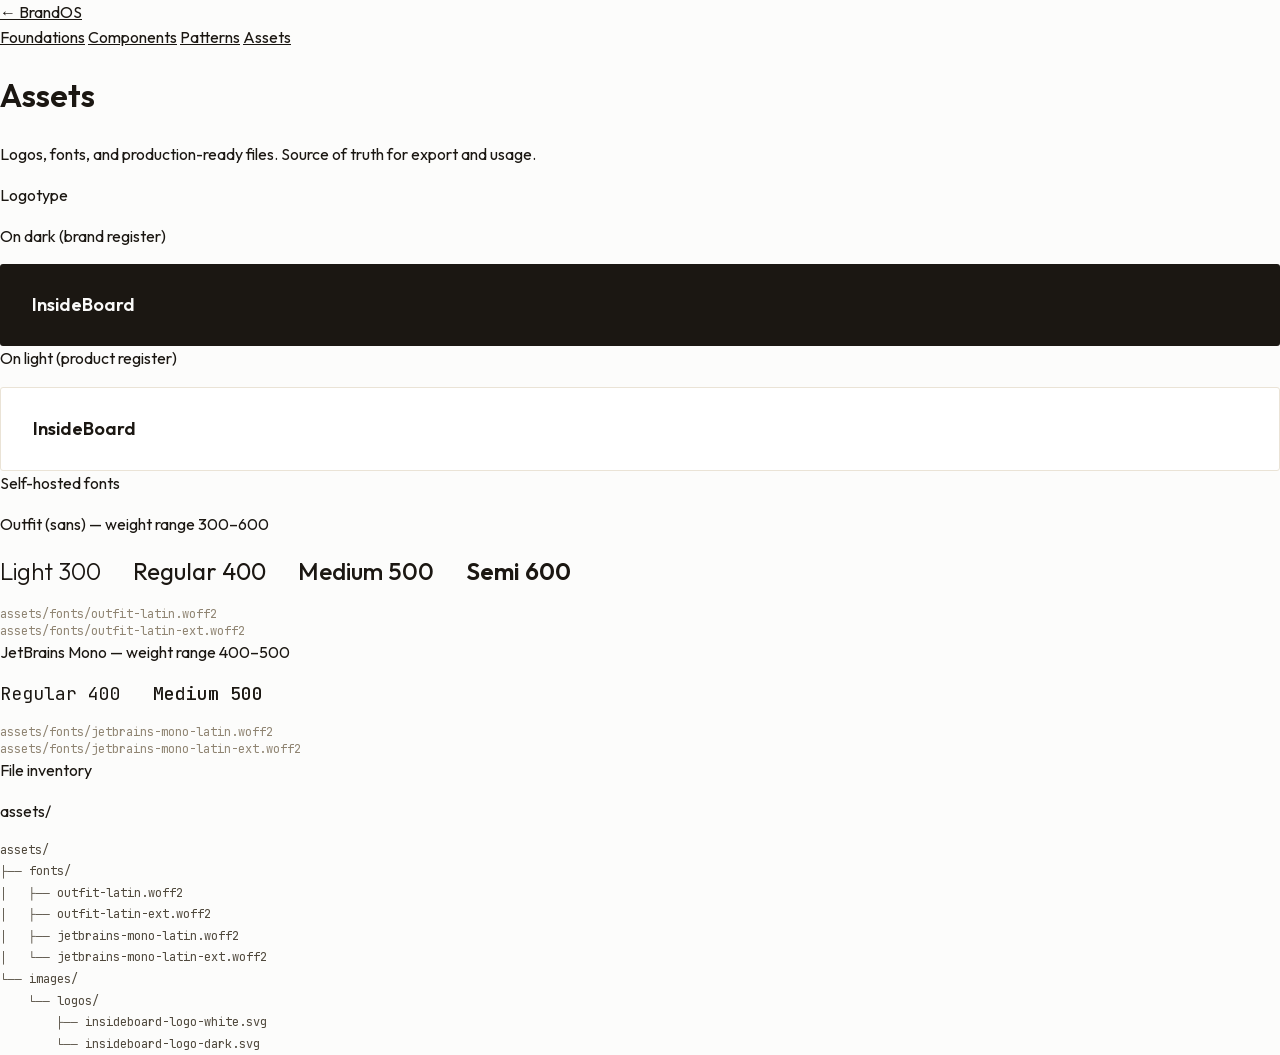
==== system/assets.html @ 76d13a34 "Add docs/ and system/ playground, governance for both Introduce documentation tree (ROADMAP, ADRs 00" ====
<!doctype html>
<html lang="en">
<head>
  <meta charset="utf-8">
  <meta name="viewport" content="width=device-width,initial-scale=1">
  <title>Assets — InsideBoard Design System</title>
  <link rel="stylesheet" href="../brandOS-tokens.css">
  <link rel="stylesheet" href="../brandOS-components.css">
</head>
<body class="sys">

  <nav class="sys-nav">
    <a href="../index.html" class="sys-home">← BrandOS</a>
    <div class="sys-links">
      <a href="foundations.html">Foundations</a>
      <a href="components.html">Components</a>
      <a href="patterns.html">Patterns</a>
      <a href="assets.html" aria-current="page">Assets</a>
    </div>
  </nav>

  <main class="sys-main">

    <header class="sys-header">
      <h1>Assets</h1>
      <p>Logos, fonts, and production-ready files. Source of truth for export and usage.</p>
    </header>

    <!-- LOGOTYPE -->
    <section class="sys-section">
      <p class="sys-section-title">Logotype</p>

      <div class="spec-card">
        <p class="spec-label">On dark (brand register)</p>
        <div style="background:var(--ink);padding:var(--s5);border-radius:3px;display:flex;align-items:center;gap:var(--s3)">
          <img src="../assets/images/logos/insideboard-logo-white.svg" alt="InsideBoard" style="height:32px" onerror="this.style.display='none';this.nextElementSibling.style.display='block'">
          <span style="display:none;font:600 18px/1 var(--sans);color:var(--ivory)">InsideBoard</span>
        </div>
      </div>

      <div class="spec-card">
        <p class="spec-label">On light (product register)</p>
        <div style="background:var(--white);padding:var(--s5);border-radius:3px;border:1px solid var(--gray-100);display:flex;align-items:center;gap:var(--s3)">
          <img src="../assets/images/logos/insideboard-logo-dark.svg" alt="InsideBoard" style="height:32px" onerror="this.style.display='none';this.nextElementSibling.style.display='block'">
          <span style="display:none;font:600 18px/1 var(--sans);color:var(--ink)">InsideBoard</span>
        </div>
      </div>
    </section>

    <!-- FONTS -->
    <section class="sys-section">
      <p class="sys-section-title">Self-hosted fonts</p>

      <div class="spec-card">
        <p class="spec-label">Outfit (sans) — weight range 300–600</p>
        <div style="display:flex;gap:var(--s5);flex-wrap:wrap">
          <span style="font-family:var(--sans);font-weight:300;font-size:24px">Light 300</span>
          <span style="font-family:var(--sans);font-weight:400;font-size:24px">Regular 400</span>
          <span style="font-family:var(--sans);font-weight:500;font-size:24px">Medium 500</span>
          <span style="font-family:var(--sans);font-weight:600;font-size:24px">Semi 600</span>
        </div>
        <div style="margin-top:var(--s3);font:400 12px/1.4 var(--mono);color:var(--gray-500)">
          assets/fonts/outfit-latin.woff2<br>
          assets/fonts/outfit-latin-ext.woff2
        </div>
      </div>

      <div class="spec-card">
        <p class="spec-label">JetBrains Mono — weight range 400–500</p>
        <div style="display:flex;gap:var(--s5);flex-wrap:wrap">
          <span style="font-family:var(--mono);font-weight:400;font-size:18px">Regular 400</span>
          <span style="font-family:var(--mono);font-weight:500;font-size:18px">Medium 500</span>
        </div>
        <div style="margin-top:var(--s3);font:400 12px/1.4 var(--mono);color:var(--gray-500)">
          assets/fonts/jetbrains-mono-latin.woff2<br>
          assets/fonts/jetbrains-mono-latin-ext.woff2
        </div>
      </div>
    </section>

    <!-- FILE INVENTORY -->
    <section class="sys-section">
      <p class="sys-section-title">File inventory</p>
      <div class="spec-card">
        <p class="spec-label">assets/</p>
        <pre style="font:400 12px/1.8 var(--mono);color:var(--gray-700);margin:0">assets/
├── fonts/
│   ├── outfit-latin.woff2
│   ├── outfit-latin-ext.woff2
│   ├── jetbrains-mono-latin.woff2
│   └── jetbrains-mono-latin-ext.woff2
└── images/
    └── logos/
        ├── insideboard-logo-white.svg
        └── insideboard-logo-dark.svg</pre>
      </div>
    </section>

  </main>
</body>
</html>
---- brandOS-tokens.css ----
/* ==========================================================================
   INSIDEBOARD AI — BRAND TOKENS
   Source of truth for all design variables.
   Edit here to update palette, typography, or spacing globally.
   Never add component styles here — those live in brand-components.css
   ========================================================================== */

/* --- SELF-HOSTED FONTS --- */
@font-face {
  font-family: 'Outfit';
  font-style: normal;
  font-weight: 300 600;
  font-display: swap;
  src: url('assets/fonts/outfit-latin-ext.woff2') format('woff2');
  unicode-range: U+0100-02BA, U+02BD-02C5, U+02C7-02CC, U+02CE-02D7, U+02DD-02FF, U+0304, U+0308, U+0329, U+1D00-1DBF, U+1E00-1E9F, U+1EF2-1EFF, U+2020, U+20A0-20AB, U+20AD-20C0, U+2113, U+2C60-2C7F, U+A720-A7FF;
}
@font-face {
  font-family: 'Outfit';
  font-style: normal;
  font-weight: 300 600;
  font-display: swap;
  src: url('assets/fonts/outfit-latin.woff2') format('woff2');
  unicode-range: U+0000-00FF, U+0131, U+0152-0153, U+02BB-02BC, U+02C6, U+02DA, U+02DC, U+0304, U+0308, U+0329, U+2000-206F, U+20AC, U+2122, U+2191, U+2193, U+2212, U+2215, U+FEFF, U+FFFD;
}
@font-face {
  font-family: 'JetBrains Mono';
  font-style: normal;
  font-weight: 400 500;
  font-display: swap;
  src: url('assets/fonts/jetbrains-mono-latin-ext.woff2') format('woff2');
  unicode-range: U+0100-02BA, U+02BD-02C5, U+02C7-02CC, U+02CE-02D7, U+02DD-02FF, U+0304, U+0308, U+0329, U+1D00-1DBF, U+1E00-1E9F, U+1EF2-1EFF, U+2020, U+20A0-20AB, U+20AD-20C0, U+2113, U+2C60-2C7F, U+A720-A7FF;
}
@font-face {
  font-family: 'JetBrains Mono';
  font-style: normal;
  font-weight: 400 500;
  font-display: swap;
  src: url('assets/fonts/jetbrains-mono-latin.woff2') format('woff2');
  unicode-range: U+0000-00FF, U+0131, U+0152-0153, U+02BB-02BC, U+02C6, U+02DA, U+02DC, U+0304, U+0308, U+0329, U+2000-206F, U+20AC, U+2122, U+2191, U+2193, U+2212, U+2215, U+FEFF, U+FFFD;
}

:root {
  /* --- PRIMARY PALETTE --- */
  --white: #FFFFFF;
  --ivory: #FAFAF9;
  --gray-50: #F4EFE6;
  --stone: #EAE6DF;
  --ink: #1B1712;
  --ember: #EE2E20;

  /* --- WARM GRAY SCALE — 11 steps --- */
  --gray-100: #EAE3D6;
  --gray-200: #DDD4C4;
  --gray-300: #C9BEAB;
  --gray-400: #AFA38E;
  --gray-500: #8F8472;
  --gray-600: #6F6656;
  --gray-700: #4F483C;
  --gray-800: #332E26;
  --gray-900: #1B1712;
  --gray-950: #0D0B08;

  /* --- IRON AGENTS — reserved, do not use outside agent contexts --- */
  --fn-coral: #F08B73;
  --fn-blue: #7DA8E8;
  --fn-sage: #B8D29C;
  --fn-lavender: #B79BE8;

  /* --- GENERAL FUNCTIONAL PALETTE --- */
  --fn-red: #C94040;
  --fn-brick: #D4725A;
  --fn-amber: #C8882A;
  --fn-ochre: #B8963E;
  --fn-moss: #6B8F5A;
  --fn-pine: #3D7A62;
  --fn-teal: #2E7A82;
  --fn-steel: #4A7FBF;
  --fn-slate: #4A5F8A;
  --fn-plum: #7A5A8F;
  --fn-mauve: #9E6B82;
  --fn-brown: #7A4F35;

  /* --- SEMANTIC TOKENS --- */
  --bg-canvas: var(--ivory);
  --bg-paper: var(--white);
  --bg-surface: var(--stone);
  --text-primary: var(--ink);
  --text-primary-inverse: var(--ivory);
  --text-muted: rgba(250, 250, 249, 0.55);
  --text-on-color: var(--ivory);

  /* --- SPACING SCALE --- */
  --s1: 4px;
  --s2: 8px;
  --s3: 16px;
  --s4: 24px;
  --s5: 32px;
  --s6: 48px;
  --s7: 64px;
  --s8: 96px;
  --s9: 128px;

  /* --- TYPOGRAPHY --- */
  --sans: "Outfit", "Helvetica Neue", Arial, sans-serif;
  --mono: "JetBrains Mono", ui-monospace, monospace;

  /* --- DENSITY --- */
  --density: 1;
}

[data-density="comfortable"] { --density: 1.15; }
[data-density="compact"]     { --density: 0.85; }

/* --- BASE RESET --- */
*, *::before, *::after { box-sizing: border-box; }
html, body { margin: 0; padding: 0; overflow-x: hidden; }
body {
  font-family: var(--sans);
  font-size: 16px;
  font-weight: 400;
  line-height: 1.55;
  color: var(--ink);
  background: rgba(250,250,249,.5);
  -webkit-font-smoothing: antialiased;
}
a { color: inherit; }
button { font: inherit; cursor: pointer; border: 0; background: none; color: inherit; }
---- brandOS-components.css ----
/* ==========================================================================
   INSIDEBOARD AI — BRAND COMPONENTS
   All component styles, layout, navigation, and responsive rules.
   Depends on brand-tokens.css being loaded first.
   Do not add token/variable definitions here — those live in brand-tokens.css
   ========================================================================== */

/* LAYOUT */
.shell { display: block; margin-left: 272px; min-height: 100vh; }
.shell > * { min-width: 0; }
@media(max-width:960px) { .shell { margin-left: 0; } }

/* NAV */
nav.side{position:fixed;top:0;left:0;width:272px;height:100vh;padding:var(--s7) var(--s5) var(--s6);border-right:1px solid var(--gray-200);overflow-y:auto;background:var(--white);z-index:10;}
nav.side .brand{display:block;margin-bottom:var(--s5);}
nav.side .nav-logo{display:block;width:160px;height:auto;}
.ng{margin-bottom:var(--s4);}
.ngl{font:500 9px/1 var(--mono);letter-spacing:.14em;text-transform:uppercase;color:var(--ember);margin-bottom:var(--s2);padding:var(--s2) 0;border-bottom:1px solid var(--gray-200);}
nav.side ol{list-style:none;padding:0;margin:0;counter-reset:s;}
nav.side ol li{counter-increment:s;margin-bottom:2px;}
nav.side ol a{display:flex;gap:var(--s3);align-items:baseline;text-decoration:none;color:var(--gray-700);padding:var(--s2) 0;font-size:13px;line-height:1.3;transition:color 160ms cubic-bezier(.2,0,0,1);}
nav.side ol a::before{content:counter(s,decimal-leading-zero);font:500 10px/1 var(--mono);color:var(--gray-400);min-width:20px;}
nav.side ol a:hover,nav.side ol a.active{color:var(--ink);}
nav.side ol a.active::before{color:var(--ember);}
a.ngl-link{text-decoration:none;color:inherit;transition:color 160ms cubic-bezier(.2,0,0,1);}
a.ngl-link:hover{color:var(--ink);}
a.ngl-link.active .ngl-name{color:var(--ink);background:linear-gradient(180deg,transparent 75%,rgba(238,46,32,.80) 75%);}
nav.side ol li.disabled a{pointer-events:none;cursor:default;color:var(--gray-400);}
nav.side ol li.disabled a::before{color:var(--gray-300);}
nav.side .meta{margin-top:var(--s6);padding-top:var(--s4);border-top:1px solid var(--gray-200);font-size:11px;font-family:var(--mono);color:var(--gray-500);line-height:1.7;}

/* MAIN */
main.doc{padding:var(--s8) var(--s8) var(--s9);max-width:1000px;}
@media(max-width:960px){main.doc{padding:var(--s6) var(--s5);}}

/* HERO */
.hero{padding-bottom:var(--s8);border-bottom:1px solid var(--gray-200);margin-bottom:var(--s8);}
.hero .eyebrow{font-family:var(--mono);font-size:11px;letter-spacing:.14em;text-transform:uppercase;color:var(--gray-500);margin-bottom:var(--s5);display:flex;gap:var(--s3);align-items:center;flex-wrap:wrap;}
.dot{width:6px;height:6px;background:var(--ember);border-radius:50%;display:inline-block;}
.hero h1{font-size:72px;font-weight:500;line-height:1.05;letter-spacing:-.02em;margin:0 0 var(--s5);}
.hero .lede{font-size:20px;line-height:1.5;max-width:62ch;color:var(--gray-700);}
.hero .mg{margin-top:var(--s7);display:grid;grid-template-columns:repeat(4,1fr);gap:var(--s5);font-family:var(--mono);font-size:11px;}
.hero .mg div b{color:var(--gray-500);font-weight:400;display:block;margin-bottom:4px;letter-spacing:.08em;text-transform:uppercase;}
.hero .mg div span{color:var(--ink);font-weight:500;}
.lbadges{display:inline-flex;gap:var(--s3);flex-wrap:wrap;margin-top:var(--s6);}
.lb{font:500 10px/1 var(--mono);letter-spacing:.12em;text-transform:uppercase;padding:6px 12px;border:1px solid var(--gray-300);color:var(--gray-600);transition:background 120ms cubic-bezier(.2,0,0,1),color 120ms cubic-bezier(.2,0,0,1),border-color 120ms cubic-bezier(.2,0,0,1);}
.lb.on{background:var(--ink);color:var(--ivory);border-color:var(--ink);}
a.lb{text-decoration:none;cursor:pointer;}
a.lb:not(.on):not(.wip):hover{background:var(--stone);color:var(--ink);border-color:var(--gray-400);}
a.lb.wip:hover{background:transparent;color:var(--ember);border-color:var(--ember);}
a.lb.on:hover{background:var(--ember);border-color:var(--ember);}

/* LAYER DIVIDER */
.ldiv{padding:var(--s5) 0 var(--s4);border-bottom:2px solid var(--ink);margin-bottom:var(--s6);scroll-margin-top:32px;}
.ldiv .ldlb{font:500 11px/1 var(--mono);letter-spacing:.14em;text-transform:uppercase;color:var(--gray-500);display:flex;align-items:center;gap:var(--s4);}
.ldiv .ldlb em{color:var(--ember);font-style:normal;}
.ldiv .ldd{font-size:14px;color:var(--gray-600);margin:var(--s3) 0 0;line-height:1.55;max-width:64ch;}

/* LAYER DIVIDER — dark hero variant */
.ldiv.ldark{background:var(--ink);padding:var(--s6) var(--s5);border-top:3px solid var(--ember);border-bottom:0;display:grid;grid-template-columns:60px 1fr;gap:var(--s5);align-items:start;margin-bottom:var(--s6);}
.ldiv.ldark .ldn{font-family:var(--mono);font-size:28px;font-weight:400;color:var(--ember);line-height:1;padding-top:2px;}
.ldiv.ldark .ldlb{font:500 11px/1 var(--mono);letter-spacing:.14em;text-transform:uppercase;color:rgba(250,250,249,.5);display:block;}
.ldiv.ldark .ldlb em{color:var(--ember);font-style:normal;}
.ldiv.ldark .ldd{font-size:16px;color:rgba(250,250,249,.7);margin:var(--s3) 0 0;line-height:1.6;max-width:62ch;}

/* LAYER DIVIDER — intro layer variant */
.ldiv.lintro{background:var(--gray-50);padding:var(--s6) var(--s5);border-top:2px solid var(--ink);border-bottom:0;margin-top:var(--s8);margin-bottom:var(--s6);}
.ldiv.lintro .ldn{font-family:var(--mono);font-size:28px;font-weight:500;color:var(--ink);line-height:1.1;}
.ldiv.lintro .ldd{font-size:14px;color:var(--gray-700);margin:var(--s3) 0 0;line-height:1.55;max-width:62ch;}

/* CHAPTER */
section.chapter{padding:var(--s8) 0;border-bottom:1px solid var(--gray-200);scroll-margin-top:var(--s5);}
section.chapter:last-child{border-bottom:0;}
.ch{display:grid;grid-template-columns:60px 1fr;gap:var(--s5);margin-bottom:var(--s6);align-items:start;}
.cn{font-family:var(--mono);font-size:12px;color:var(--gray-500);padding-top:12px;}
.ch h2{font-size:48px;font-weight:500;letter-spacing:-.015em;line-height:1.1;margin:0 0 var(--s3);}
.ch .pr{font-size:18px;color:var(--gray-700);max-width:62ch;margin:0;}
/* HIGHLIGHT SYSTEM — Ember 80% underline. Used on em inside .pr (chapter principles).
   Rule: highlight signals importance without overpowering the reading line.
   Opacity: 80% — below this the signal is lost, above it competes with Ember signal uses. */
.ch .pr em{font-style:normal;color:var(--ink);font-weight:500;background:linear-gradient(180deg,transparent 75%,rgba(238,46,32,.80) 75%);padding:0 2px;}
.cb{padding-left:calc(60px + var(--s5));}
@media(max-width:720px){.ch{grid-template-columns:1fr;}.cb{padding-left:0;}}
h3.sub{font-size:22px;font-weight:500;letter-spacing:-.005em;margin:var(--s7) 0 var(--s4);}
h3.sub:first-child{margin-top:0;}
h4.mi{font-family:var(--mono);font-size:11px;letter-spacing:.1em;text-transform:uppercase;color:var(--gray-500);margin:var(--s5) 0 var(--s3);font-weight:400;}
p{margin:0 0 var(--s3);max-width:66ch;}

/* RULES */
ul.rules{list-style:none;padding:0;margin:var(--s3) 0 var(--s5);border-top:1px solid var(--gray-200);}
ul.rules li{border-bottom:1px solid var(--gray-200);padding:var(--s3) 0;display:grid;grid-template-columns:80px 1fr;gap:var(--s4);font-size:15px;line-height:1.5;align-items:baseline;}
ul.rules li b{font-family:var(--mono);font-size:10px;letter-spacing:.12em;text-transform:uppercase;font-weight:500;}
ul.rules li.do b{color:#2F7A4F;}
ul.rules li.dont b{color:var(--ember);}
ul.rules li.note b{color:var(--gray-500);}

/* CALLOUT */
.callout{background:var(--stone);padding:var(--s5);border-left:2px solid var(--ink);margin:var(--s5) 0;font-size:14px;max-width:66ch;}
.callout b{display:block;font-weight:500;margin-bottom:4px;font-family:var(--mono);font-size:11px;text-transform:uppercase;letter-spacing:.08em;color:var(--gray-600);}
.callout.warn{border-left-color:var(--ember);background:#FBECE9;}
.callout.warn b{color:var(--ember);}

/* FORMULA */
.fd{background:var(--ink);color:var(--ivory);padding:var(--s7);margin:var(--s5) 0;max-width:66ch;}
.fd .flab{font:500 10px/1 var(--mono);letter-spacing:.12em;text-transform:uppercase;color:var(--text-muted);margin-bottom:var(--s4);}
.fd .ftxt{font-size:28px;font-weight:500;line-height:1.2;letter-spacing:-.01em;}
.fd .ftxt em{font-style:normal;color:var(--ember);}
.fd.light{background:var(--ivory);color:var(--ink);}
.fd.light .flab{color:var(--gray-500);}

/* POSTURE CARD */
.pc{background:var(--ink);color:var(--ivory);padding:var(--s8) var(--s7);margin:var(--s5) 0;}
.pc .pcl{font:500 10px/1 var(--mono);letter-spacing:.14em;text-transform:uppercase;color:var(--text-muted);margin-bottom:var(--s5);}
.pc .pct{font-size:56px;font-weight:500;line-height:1.05;letter-spacing:-.02em;}
.pc .pcr{margin-top:var(--s5);font-size:13px;color:var(--text-muted);font-family:var(--mono);}

/* VERBAL TABLE */
.vtbl{border:1px solid var(--gray-200);margin:var(--s5) 0;overflow:hidden;font-size:14px;}
.vrow{display:grid;grid-template-columns:120px 1fr 1fr;border-bottom:1px solid var(--gray-200);}
.vrow:last-child{border-bottom:0;}
.vrow.hd{background:var(--stone);font:500 10px/1 var(--mono);text-transform:uppercase;letter-spacing:.08em;color:var(--gray-700);}
.vc{padding:var(--s4);border-right:1px solid var(--gray-200);}
.vc:last-child{border-right:0;}
.vrow.hd .vc{padding:var(--s3) var(--s4);}
.vlv{font:500 11px/1 var(--mono);text-transform:uppercase;letter-spacing:.1em;color:var(--ember);display:block;margin-bottom:4px;}

/* AUDIENCE CARDS */
.agrid{display:grid;grid-template-columns:1fr 1fr;gap:var(--s4);margin:var(--s5) 0;}
.acard{background:var(--ink);color:var(--ivory);padding:var(--s6) var(--s7);border-left:3px solid var(--ember);font-family:var(--mono);font-size:12px;line-height:1.7;}
.acard .ar{font:500 10px/1 var(--mono);letter-spacing:.14em;text-transform:uppercase;color:var(--ember);margin-bottom:var(--s4);display:block;}
.acard .at{font:500 16px/1.2 var(--sans);color:var(--ivory);margin-bottom:4px;font-family:var(--sans);letter-spacing:-.01em;}
.acard .as{font:400 10px/1 var(--mono);letter-spacing:.08em;color:rgba(250,250,249,.5);margin-bottom:var(--s4);display:block;}
.acard .adiv{border-top:1px solid rgba(250,250,249,.12);margin:var(--s3) 0;}
.acard .abody{font:400 13px/1.6 var(--sans);color:rgba(250,250,249,.75);margin-bottom:var(--s3);}
.acard .ak{font:400 13px/1.55 var(--sans);color:rgba(250,250,249,.85);font-style:italic;border-left:none;background:none;padding:0;margin-top:0;}
.acard .am{margin-top:var(--s3);font:500 10px/1 var(--mono);letter-spacing:.1em;text-transform:uppercase;color:rgba(250,250,249,.4);}
.acard .am em{font-style:normal;color:var(--ember);}
@media(max-width:720px){.agrid{grid-template-columns:1fr;}}

/* COPY EXAMPLES */
.cpex{margin:var(--s5) 0;border-top:1px solid var(--gray-200);}
.ce{border-bottom:1px solid var(--gray-200);padding:var(--s4) 0;display:grid;grid-template-columns:80px 1fr;gap:var(--s4);align-items:baseline;}
.cen{font:500 10px/1 var(--mono);letter-spacing:.1em;text-transform:uppercase;color:var(--gray-400);}
.ceq{font-size:17px;font-weight:400;line-height:1.45;font-style:italic;color:var(--ink);}

/* REG EXAMPLE */
.rex{background:var(--white);border:1px solid var(--gray-200);padding:var(--s5);margin:var(--s3) 0;max-width:66ch;}
.rex .rl{font:500 10px/1 var(--mono);letter-spacing:.1em;text-transform:uppercase;color:var(--gray-500);margin-bottom:var(--s3);}
.rex p{font-size:15px;line-height:1.5;margin:0;font-style:italic;}

/* REF CARD */
.refc{font-family:var(--mono);font-size:12px;line-height:1.7;background:var(--ink);color:var(--ivory);padding:var(--s6) var(--s7);margin:var(--s5) 0;border-left:3px solid var(--ember);}
.refc .rcs{margin-bottom:var(--s4);}
.refc .rck{color:var(--ember);font-weight:500;display:block;margin-bottom:2px;}
.refc .rcv{color:var(--text-primary-inverse);opacity:.85;}
.refc .rcd{border-top:1px solid rgba(244,239,230,.15);margin:var(--s4) 0;}

/* LOOP */
.loop{display:flex;align-items:center;gap:var(--s3);flex-wrap:wrap;margin:var(--s5) 0;padding:var(--s6);background:var(--white);border:1px solid var(--gray-200);}
.lst{font:500 13px/1 var(--sans);padding:var(--s3) var(--s4);background:var(--ink);color:var(--ivory);white-space:nowrap;}
.lar{color:var(--ember);font-weight:500;font-size:16px;}

/* DIFF TABLE */
.dtbl{border:1px solid var(--gray-200);margin:var(--s5) 0;font-size:13px;overflow:hidden;}
.drow{display:grid;grid-template-columns:1fr 1fr 1fr;border-bottom:1px solid var(--gray-200);}
.drow:last-child{border-bottom:0;}
.drow.hd{background:var(--stone);font:500 10px/1 var(--mono);text-transform:uppercase;letter-spacing:.08em;}
.dc{padding:var(--s3) var(--s4);border-right:1px solid var(--gray-200);line-height:1.5;}
.dc:last-child{border-right:0;}
.dc.vs{color:var(--gray-600);}
.dc.ib{color:var(--ink);font-weight:500;}

/* ANTI TABLE */
.atbl{border:1px solid var(--gray-200);margin:var(--s5) 0;font-size:13px;overflow:hidden;}
.arow{display:grid;grid-template-columns:1.2fr 1.5fr 1.5fr;border-bottom:1px solid var(--gray-200);}
.arow:last-child{border-bottom:0;}
.arow.hd{background:var(--stone);font:500 10px/1 var(--mono);text-transform:uppercase;letter-spacing:.08em;}
.ac{padding:var(--s3) var(--s4);border-right:1px solid var(--gray-200);line-height:1.5;}
.ac:last-child{border-right:0;}
.ac .apn{font-weight:500;color:var(--ember);}

/* TRUST */
.tgrid{display:grid;grid-template-columns:1fr 1fr;gap:var(--s5);margin:var(--s4) 0;}
.tcol .tcl{font:500 10px/1 var(--mono);letter-spacing:.1em;text-transform:uppercase;color:var(--gray-500);margin-bottom:var(--s3);}
.tcol .tcli{display:flex;flex-wrap:wrap;gap:var(--s2);}
.chip{font-size:12px;font-weight:500;padding:4px 10px;border:1px solid var(--gray-300);color:var(--ink);}
.chip.dep{border-color:var(--ink);}
.chip.par{border-color:var(--gray-400);color:var(--gray-600);}
@media(max-width:720px){.tgrid{grid-template-columns:1fr;}}

/* TERRITORY */
.tergrid{display:grid;grid-template-columns:1fr 1fr;gap:var(--s4);margin:var(--s5) 0;}
.terc{border:1px solid var(--gray-200);padding:var(--s5);}
.terc .tern{font:500 10px/1 var(--mono);letter-spacing:.12em;text-transform:uppercase;color:var(--ember);margin-bottom:var(--s3);}
.terc h4{font-size:16px;font-weight:500;margin:0 0 var(--s3);}
.terc p{font-size:13px;line-height:1.5;color:var(--gray-700);margin:0;}
@media(max-width:720px){.tergrid{grid-template-columns:1fr;}}

/* IRON */
.ironw{margin:var(--s5) 0;}
.ironh{background:var(--ink);color:var(--ivory);padding:var(--s5) var(--s6);margin-bottom:2px;}
.ironh h4{margin:0 0 var(--s2);font-size:18px;font-weight:500;}
.ironh p{margin:0;font-size:13px;opacity:.7;font-family:var(--mono);}
.ironm{display:grid;grid-template-columns:repeat(4,1fr);gap:2px;}
.im{padding:var(--s4);display:flex;flex-direction:column;justify-content:space-between;min-height:100px;}
.im b{font-size:13px;font-weight:500;}
.im span{font:400 11px/1 var(--mono);opacity:.75;margin-top:var(--s2);display:block;}
.im.k{background:var(--gray-700);color:var(--ivory);}
.im.d{background:var(--gray-700);color:var(--ivory);}
.im.m{background:var(--gray-700);color:var(--ivory);}
.im.c{background:var(--gray-700);color:var(--ivory);}

/* TYPE SPECIMEN */
.tspec{border:1px solid var(--gray-200);background:var(--white);padding:var(--s6);margin:var(--s4) 0;}
.tspec .row{display:grid;grid-template-columns:140px 1fr;gap:var(--s5);padding:var(--s4) 0;border-bottom:1px solid var(--gray-200);align-items:baseline;}
.tspec .row:last-child{border-bottom:0;padding-bottom:0;}
.tspec .row:first-child{padding-top:0;}
.tspec .lbl{font-family:var(--mono);font-size:10px;letter-spacing:.08em;text-transform:uppercase;color:var(--gray-500);}
.tspec .lbl span{display:block;color:var(--gray-700);margin-top:4px;font-size:10px;}
.tspec .disp{font-size:72px;font-weight:500;line-height:1.05;letter-spacing:-.02em;}
.tspec .titl{font-size:48px;font-weight:500;line-height:1.1;letter-spacing:-.01em;}
.tspec .subt{font-size:28px;font-weight:400;line-height:1.3;}
.tspec .body{font-size:16px;font-weight:400;line-height:1.55;}
.tspec .capt{font-size:12px;font-weight:500;letter-spacing:.1em;text-transform:uppercase;color:var(--gray-600);font-family:var(--mono);}

/* SPACING */
.spr{display:grid;grid-template-columns:repeat(9,1fr);gap:var(--s3);margin:var(--s4) 0;align-items:end;}
.spr .st{background:var(--white);border:1px solid var(--gray-200);padding:var(--s3);font-family:var(--mono);font-size:10px;}
.spr .st .bar{background:var(--ink);height:8px;margin-bottom:var(--s2);}
.spr .st b{display:block;font-weight:500;font-size:13px;color:var(--ink);margin-bottom:2px;}
.spr .st span{color:var(--gray-600);}

/* GRID DEMO */
.gdemo{background:var(--white);border:1px solid var(--gray-200);padding:var(--s5);margin:var(--s4) 0;}
.gdemo .cols{display:grid;grid-template-columns:repeat(12,1fr);gap:12px;height:140px;}
.gdemo .cols div{background:repeating-linear-gradient(135deg,rgba(238,46,32,.08),rgba(238,46,32,.08) 4px,transparent 4px,transparent 8px);border:1px dashed rgba(238,46,32,.35);}
.gdemo .cap{font-family:var(--mono);font-size:10px;color:var(--gray-600);margin-top:var(--s3);display:flex;justify-content:space-between;}

/* SWATCHES */
.sw-g{display:grid;gap:var(--s3);margin:var(--s4) 0;}
.sw-g.p5{grid-template-columns:repeat(5,1fr);}
.sw-g.p6{grid-template-columns:repeat(6,1fr);}
@media(max-width:720px){.sw-g.p5{grid-template-columns:repeat(2,1fr);}.sw-g.p6{grid-template-columns:repeat(3,1fr);}}
.sw{display:block;border:1px solid var(--gray-200);overflow:hidden;font-family:var(--mono);font-size:10px;}
.sw .ch{aspect-ratio:1/1;display:flex;align-items:flex-end;padding:var(--s3);color:var(--ivory);}
.sw .mt{padding:var(--s2) var(--s3);background:var(--white);display:flex;flex-direction:column;gap:2px;}
.sw .mt .nm{color:var(--ink);font-weight:500;letter-spacing:.03em;text-transform:uppercase;font-size:10px;}
.sw .mt .hx{color:var(--gray-600);}

/* GRAY BAR */
.gbar{display:grid;grid-template-columns:repeat(11,1fr);border:1px solid var(--gray-200);font-family:var(--mono);font-size:9px;margin:var(--s4) 0;}
.gbar div{aspect-ratio:1/1.4;padding:var(--s2);display:flex;flex-direction:column;justify-content:space-between;color:var(--ink);}
.gbar div.dk{color:var(--ivory);}
.gbar div b{font-weight:500;font-size:10px;}

/* COMBO */
.cm-mx{display:grid;grid-template-columns:repeat(5,1fr);gap:var(--s3);margin:var(--s4) 0;}
.comb{padding:var(--s5);aspect-ratio:1/1;display:flex;flex-direction:column;justify-content:space-between;font-family:var(--mono);font-size:10px;border:1px solid var(--gray-200);}
.comb .cl{letter-spacing:.08em;text-transform:uppercase;opacity:.7;}
.comb .cs{font-family:var(--sans);font-size:22px;line-height:1.1;font-weight:500;letter-spacing:-.01em;max-width:18ch;}
.comb .cr{letter-spacing:.04em;}
@media(max-width:720px){.cm-mx{grid-template-columns:repeat(2,1fr);}}

/* FN USAGE */
.fnu{border:1px solid var(--gray-200);margin:var(--s4) 0;font-size:13px;}
.fnr{display:grid;grid-template-columns:1.2fr .7fr .7fr .7fr 2fr;gap:var(--s3);padding:var(--s3) var(--s4);border-bottom:1px solid var(--gray-200);align-items:center;}
.fnr:last-child{border-bottom:0;}
.fnr.hd{background:var(--stone);font:500 10px/1 var(--mono);text-transform:uppercase;letter-spacing:.08em;color:var(--gray-700);}
.fnr span{display:flex;align-items:center;gap:10px;}
.fnr i{width:14px;height:14px;border-radius:3px;display:inline-block;}
.fnr .yes{color:#2F7A4F;font-weight:500;}
.fnr .no{color:var(--ember);font-weight:500;}
.fnr .sft{color:var(--gray-600);font-weight:500;}
@media(max-width:720px){.fnr{grid-template-columns:1fr;gap:4px;}}

/* TOUCHPOINT CARDS */
.tpgrid{display:grid;grid-template-columns:1fr 1fr;gap:var(--s3);margin:var(--s4) 0;}
.tpcard{border:1px solid var(--gray-200);overflow:hidden;background:var(--white);}
.tphead{display:flex;align-items:center;gap:var(--s3);padding:var(--s3) var(--s4);background:var(--stone);border-bottom:1px solid var(--gray-200);}
.tpdot{width:10px;height:10px;border-radius:50%;flex-shrink:0;}
.tpname{font:500 12px/1 var(--sans);letter-spacing:-.005em;}
.tpreg{font:500 9px/1 var(--mono);letter-spacing:.1em;text-transform:uppercase;color:var(--ember);margin-left:auto;}
.tpbody{padding:var(--s4);}
.tptone{font-size:13px;line-height:1.55;color:var(--ink);margin-bottom:var(--s3);}
.tpmeta{display:flex;justify-content:space-between;flex-wrap:wrap;gap:var(--s2);font:400 10px/1.4 var(--mono);color:var(--gray-500);}
.tpmeta span b{color:var(--gray-700);font-weight:500;display:block;margin-bottom:2px;text-transform:uppercase;letter-spacing:.06em;font-size:9px;}
@media(max-width:720px){.tpgrid{grid-template-columns:1fr;}}

/* IRON DEMO */
.ird{display:grid;grid-template-columns:repeat(4,1fr);gap:var(--s3);margin:var(--s4) 0;}
.irc{aspect-ratio:1/1.1;border-radius:8px;padding:var(--s4);display:flex;align-items:flex-end;color:var(--ivory);}
.irl{font:500 13px/1.2 var(--sans);letter-spacing:-.005em;}
@media(max-width:720px){.ird{grid-template-columns:repeat(2,1fr);}}

/* VIZ */
.vseq{display:grid;grid-template-columns:repeat(6,1fr);gap:2px;margin:var(--s4) 0;}
.vz{aspect-ratio:2/1;display:flex;align-items:flex-end;padding:8px;font:500 10px/1 var(--mono);color:var(--ivory);letter-spacing:.05em;}

/* CHART */
.chmk{border:1px solid var(--gray-200);padding:var(--s5) var(--s5) calc(var(--s5) + 24px);margin:var(--s4) 0;background:var(--white);}
.cmh{display:flex;justify-content:space-between;align-items:flex-start;margin-bottom:var(--s5);flex-wrap:wrap;gap:var(--s3);}
.cmt{font:500 14px/1.2 var(--sans);}
.cml{display:flex;gap:var(--s4);flex-wrap:wrap;font:500 10px/1 var(--mono);text-transform:uppercase;letter-spacing:.08em;color:var(--gray-600);}
.cml span{display:inline-flex;align-items:center;gap:6px;}
.cml i{width:10px;height:10px;display:inline-block;border-radius:2px;}
.cmb{display:grid;grid-template-columns:repeat(6,1fr);gap:var(--s4);height:220px;align-items:end;border-bottom:1px solid var(--gray-600);}
.cmc{display:flex;flex-direction:column;align-items:center;gap:var(--s2);height:100%;justify-content:flex-end;position:relative;}
.cmbar{width:70%;min-height:4px;}
.cmc span{font:500 10px/1 var(--mono);text-transform:uppercase;letter-spacing:.08em;color:var(--gray-600);position:absolute;bottom:-18px;}

/* TABLE */
.tdemo{border:1px solid var(--gray-200);margin:var(--s4) 0;overflow:hidden;}
.tdemo table{width:100%;border-collapse:collapse;font-size:13px;}
.tdemo th{text-align:left;background:var(--stone);padding:var(--s3) var(--s4);font:500 10px/1 var(--mono);text-transform:uppercase;letter-spacing:.08em;color:var(--gray-700);border-bottom:1px solid var(--gray-600);}
.tdemo td{padding:var(--s3) var(--s4);border-bottom:1px solid var(--gray-200);font-variant-numeric:tabular-nums;}
.tdemo td:nth-child(n+2),.tdemo th:nth-child(n+2){text-align:right;}
.tdemo tr:last-child td{border-bottom:0;}
.tdemo .dot2{width:10px;height:10px;display:inline-block;border-radius:50%;margin-right:10px;vertical-align:middle;}
.tdemo .pos{color:#2F7A4F;font-weight:500;}
.tdemo .neg{color:var(--ember);font-weight:500;}

/* ICONS */
.icg{display:grid;grid-template-columns:repeat(8,1fr);gap:0;border:1px solid var(--gray-200);margin:var(--s4) 0;}
.icg .ic{aspect-ratio:1/1;display:grid;place-items:center;border-right:1px solid var(--gray-200);border-bottom:1px solid var(--gray-200);color:var(--ink);position:relative;}
.icg .ic span{position:absolute;bottom:6px;right:6px;font:400 9px/1 var(--mono);color:var(--gray-400);}
@media(max-width:720px){.icg{grid-template-columns:repeat(4,1fr);}}

/* BUTTERFLY */
.bfly{display:grid;grid-template-columns:1fr 1fr;gap:var(--s4);margin:var(--s4) 0;}
.bm{aspect-ratio:4/3;border:1px solid var(--gray-200);position:relative;display:grid;place-items:center;}
.bm.light{background:var(--ivory);}
.bm.dark{background:var(--ink);border-color:var(--ink);}
.cap-tag{position:absolute;top:var(--s3);left:var(--s3);font:500 9px/1 var(--mono);letter-spacing:.1em;text-transform:uppercase;padding:4px 6px;background:var(--ivory);color:var(--ink);z-index:4;}
.bm.dark .cap-tag{background:var(--white);}
.bsvg{max-width:70%;height:auto;display:block;}
.bm.sg .bsvg{max-width:50%;}
@media(max-width:720px){.bfly{grid-template-columns:1fr;}}

/* MOTION */
.mog{display:grid;grid-template-columns:1fr 1fr 1fr;gap:var(--s3);margin:var(--s4) 0;}
.moc{padding:var(--s5);border:1px solid var(--gray-200);background:var(--white);}
.moc b{display:block;font:500 14px/1.2 var(--sans);margin-bottom:var(--s2);}
.moc code{font:400 11px/1 var(--mono);color:var(--gray-600);display:block;margin-bottom:var(--s3);}
.moc p{font-size:13px;line-height:1.5;color:var(--gray-700);margin:0;}
@media(max-width:720px){.mog{grid-template-columns:1fr;}}

/* COMP */
.cpg{display:grid;grid-template-columns:1fr 1fr;gap:var(--s4);margin:var(--s4) 0;}
@media(max-width:720px){.cpg{grid-template-columns:1fr;}}
.cp{border:1px solid var(--gray-200);overflow:hidden;position:relative;}
.cp.wide{grid-column:span 2;}
.cp .cpf{width:100%;height:100%;position:relative;}
.cp .capt2{padding:4px 6px;background:var(--ivory);color:var(--ink);z-index:4;}
.cp-hero{background:var(--ink);color:var(--ivory);padding:var(--s7);display:flex;flex-direction:column;justify-content:center;min-height:280px;}
.cp-hero .fml{font-size:44px;font-weight:500;line-height:1.02;letter-spacing:-.02em;max-width:14ch;}
.cp-hero .fml em{font-style:normal;color:var(--ember);}
.cp-hero .mk2{position:absolute;bottom:var(--s5);right:var(--s5);width:44px;height:44px;border:1px dashed var(--text-muted);display:grid;place-items:center;font:500 9px/1 var(--mono);color:var(--text-muted);}
.cp-sec{background:var(--ivory);padding:var(--s7);display:flex;flex-direction:column;justify-content:space-between;min-height:220px;}
.cp-sec .sn{font:500 11px/1 var(--mono);color:var(--ember);letter-spacing:.12em;}
.cp-sec .st{font-size:40px;font-weight:500;line-height:1.05;letter-spacing:-.01em;max-width:12ch;margin-top:var(--s5);}
.cp-kpi{background:var(--white);padding:var(--s6);display:grid;grid-template-columns:repeat(3,1fr);align-items:center;gap:var(--s5);min-height:180px;}
.cp-kpi .kpi b{display:block;font-size:48px;font-weight:500;line-height:1;letter-spacing:-.03em;font-variant-numeric:tabular-nums;}
.cp-kpi .kpi:nth-child(2) b{color:var(--ember);}
.cp-kpi .kpi span{display:block;margin-top:var(--s2);font-size:11px;font-family:var(--mono);text-transform:uppercase;letter-spacing:.1em;color:var(--gray-600);}
.cp-fml{background:var(--ink);color:var(--ivory);padding:var(--s6) var(--s7);display:flex;align-items:center;min-height:200px;}
.cp-fml .ft{font-size:28px;font-weight:500;line-height:1.3;letter-spacing:-.015em;max-width:20ch;}
.cp-em{background:var(--white);padding:var(--s5);font-size:13px;line-height:1.55;display:flex;flex-direction:column;justify-content:center;min-height:160px;}
.cp-em b.nm{font-weight:500;}
.cp-em .rl{color:var(--gray-600);font-size:12px;}
.cp-em hr{border:0;border-top:1px solid var(--gray-300);margin:var(--s3) 0;}
.cp-em .sig{display:flex;align-items:center;gap:var(--s3);font:500 10px/1 var(--mono);letter-spacing:.1em;text-transform:uppercase;color:var(--gray-600);}
.cp-em .sig .mk3{width:20px;height:20px;background:var(--ink);color:var(--ivory);display:grid;place-items:center;font-size:8px;border-radius:3px;}
.cp-bn{background:var(--ink);color:var(--ivory);padding:var(--s7);display:flex;justify-content:space-between;align-items:center;gap:var(--s5);min-height:200px;}
.cp-bn .lft b{display:block;font-size:32px;font-weight:500;line-height:1.05;letter-spacing:-.01em;max-width:18ch;}
.cp-bn .lft span{display:block;margin-top:var(--s3);font:500 10px/1 var(--mono);color:var(--ember);letter-spacing:.15em;}
.cp-bn .mbig{width:80px;height:80px;border:1px dashed var(--text-muted);display:grid;place-items:center;font:500 9px/1 var(--mono);color:var(--text-muted);flex-shrink:0;}

/* REGISTER SWITCHER */
.rsw{display:flex;gap:4px;padding:4px;background:var(--stone);border-radius:6px;margin:var(--s4) 0 var(--s5);flex-wrap:wrap;}
.rsw button{padding:var(--s2) var(--s4);font-size:12px;font-weight:500;letter-spacing:.02em;border-radius:4px;color:var(--gray-700);transition:all 160ms cubic-bezier(.2,0,0,1);}
.rsw button.active{background:var(--ink);color:var(--ivory);}
.rsw button:hover:not(.active){background:rgba(0,0,0,.04);}
.rdemo{padding:var(--s7);border:1px solid var(--gray-200);margin-bottom:var(--s4);min-height:420px;display:flex;flex-direction:column;justify-content:space-between;position:relative;overflow:hidden;}
.rdemo .rey{font-family:var(--mono);font-size:10px;letter-spacing:.12em;text-transform:uppercase;opacity:.6;}
.rdemo .rti{font-size:56px;font-weight:500;line-height:1.05;letter-spacing:-.02em;max-width:16ch;margin:var(--s4) 0;}
.rdemo .rbo{font-size:15px;line-height:1.5;max-width:46ch;opacity:.8;}
.rdemo .rft{display:flex;justify-content:space-between;align-items:end;margin-top:var(--s6);font-family:var(--mono);font-size:10px;letter-spacing:.1em;text-transform:uppercase;opacity:.55;}
.rdemo .rmk{width:40px;height:40px;border:1px dashed currentColor;display:grid;place-items:center;font:500 8px/1 var(--mono);opacity:.7;}
[data-register="enterprise"] .rdemo{background:var(--ivory);color:var(--ink);}
[data-register="event"] .rdemo{background:var(--ink);color:var(--ivory);}
[data-register="event"] .rdemo .rti em{font-style:normal;color:var(--ember);}
[data-register="product"] .rdemo{background:var(--white);color:var(--ink);border-left:2px solid #4A7FBF;}
[data-register="partner"] .rdemo{background:var(--stone);color:var(--ink);}
[data-register="impact"] .rdemo{background:var(--ember);color:var(--ivory);}
[data-register="impact"] .acc{background:var(--ivory);}
.rdemo .acc{position:absolute;top:var(--s5);right:var(--s5);width:12px;height:12px;border-radius:50%;}
[data-register="enterprise"] .acc{background:var(--gray-300);}
[data-register="event"] .acc{background:var(--ember);}
[data-register="product"] .acc{background:#4A7FBF;}
[data-register="partner"] .acc{background:var(--fn-sage);}

/* REG TABLE */
.rtbl{display:grid;grid-template-columns:repeat(4,1fr);gap:var(--s3);margin:var(--s5) 0;}
.rcol{border:1px solid var(--gray-200);overflow:hidden;}
.rch{padding:var(--s4);display:flex;flex-direction:column;gap:4px;}
.rch b{font-size:13px;font-weight:500;}
.rch span{font:400 11px/1 var(--mono);letter-spacing:.08em;text-transform:uppercase;}
.rcol dl{padding:var(--s3) var(--s4);margin:0;font-size:12px;}
.rcol dt{font:500 9px/1 var(--mono);text-transform:uppercase;letter-spacing:.08em;color:var(--gray-500);margin-top:var(--s2);}
.rcol dd{margin:2px 0 0;color:var(--ink);font-size:12px;line-height:1.4;}
@media(max-width:720px){.rtbl{grid-template-columns:1fr 1fr;}}

/* DECISION */
.dtree{margin:var(--s4) 0;border:1px solid var(--gray-200);}
.dn{display:grid;grid-template-columns:1fr auto;gap:var(--s5);padding:var(--s4);border-bottom:1px solid var(--gray-200);align-items:center;}
.dn:last-child{border-bottom:0;}
.dq{font-size:14px;color:var(--ink);}
.da{font:500 12px/1 var(--mono);letter-spacing:.08em;color:var(--ember);white-space:nowrap;}

/* QUESTIONS */
.qs{margin-top:var(--s6);padding:var(--s6) var(--s7);background:var(--ink);color:var(--ivory);border-left:3px solid var(--ember);}
.qs b{font:500 13px/1 var(--mono);text-transform:uppercase;letter-spacing:.12em;display:block;margin-bottom:var(--s4);color:var(--ember);}
.qs ol{margin:0;padding-left:var(--s4);line-height:1.8;color:rgba(250,250,249,.8);}
.qs ol li{margin-bottom:var(--s3);font-size:15px;}

/* TWEAKS PANEL */
.tweaks{position:fixed;right:var(--s5);bottom:var(--s5);background:var(--ink);color:var(--ivory);border-radius:8px;padding:var(--s4);z-index:100;width:240px;font-size:12px;display:none;box-shadow:0 8px 32px rgba(0,0,0,.15);}
.tweaks.visible{display:block;}
.tweaks h5{margin:0 0 var(--s3);font:500 10px/1 var(--mono);letter-spacing:.12em;text-transform:uppercase;color:var(--text-muted);}
.tweaks .tr{margin-bottom:var(--s3);}
.tweaks .tr label{display:block;font-family:var(--mono);font-size:10px;color:var(--text-muted);text-transform:uppercase;letter-spacing:.08em;margin-bottom:var(--s2);}
.tweaks .seg{display:flex;gap:2px;background:rgba(255,255,255,.08);padding:2px;border-radius:4px;}
.tweaks .seg button{flex:1;padding:6px 4px;font-size:11px;font-weight:500;border-radius:3px;color:var(--text-muted);}
.tweaks .seg button.on{background:var(--ivory);color:var(--ink);}

/* ---- MOBILE NAV ---------------------------------------- */
.nav-toggle {
  display: none;
  position: fixed;
  top: var(--s3);
  left: var(--s3);
  z-index: 200;
  width: 40px; height: 40px;
  background: var(--ink);
  color: var(--ivory);
  border-radius: 4px;
  align-items: center;
  justify-content: center;
  cursor: pointer;
  border: 0;
  flex-direction: column;
  gap: 5px;
  padding: 10px;
}
.nav-toggle span {
  display: block;
  width: 100%;
  height: 1.5px;
  background: var(--ivory);
  transition: transform 200ms cubic-bezier(.2,0,0,1), opacity 200ms;
}
.nav-toggle.open span:nth-child(1) { transform: translateY(6.5px) rotate(45deg); }
.nav-toggle.open span:nth-child(2) { opacity: 0; }
.nav-toggle.open span:nth-child(3) { transform: translateY(-6.5px) rotate(-45deg); }

.nav-overlay {
  display: none;
  position: fixed;
  inset: 0;
  background: rgba(27,23,18,.4);
  z-index: 149;
  opacity: 0;
  pointer-events: none;
  transition: opacity 200ms;
}
.nav-overlay.visible { opacity: 1; pointer-events: auto; }

@media(max-width:960px) {
  .nav-toggle { display: flex; }
  nav.side {
    position: fixed;
    top: 0; left: 0;
    height: 100vh;
    z-index: 150;
    transform: translateX(-100%);
    transition: transform 240ms cubic-bezier(.2,0,0,1);
    box-shadow: none;
    width: 280px;
  }
  nav.side.open {
    transform: translateX(0);
    box-shadow: 4px 0 32px rgba(27,23,18,.12);
  }
  .nav-overlay { display: block; }
  main.doc { padding: var(--s8) var(--s5) var(--s9); }
  .hero h1 { font-size: 48px; }
  .hero .mg { grid-template-columns: 1fr 1fr; }
}
@media(max-width:480px) {
  .hero h1 { font-size: 36px; }
  .hero .mg { grid-template-columns: 1fr; }
  .rtbl { grid-template-columns: 1fr; }
  .cm-mx { grid-template-columns: repeat(2,1fr); }
  .cp.wide { grid-column: span 1; }
}

/* ---- ADDITIONAL RESPONSIVE FIXES ---- */
/* Demo blocks with many fixed columns: scroll rather than overflow */
.spr, .gbar { overflow-x: auto; -webkit-overflow-scrolling: touch; }
.gdemo { overflow-x: auto; }
.gdemo .cols { min-width: 480px; }

@media(max-width:960px) {
  .ch h2 { font-size: 36px; }
  .rdemo .rti { font-size: 42px; }
  .pc .pct { font-size: 44px; }
  .tspec .disp { font-size: 52px; }
  .tspec .titl { font-size: 36px; }
}
@media(max-width:720px) {
  /* Multi-col grids → 2 cols */
  .ironm { grid-template-columns: repeat(2,1fr); }
  .vseq { grid-template-columns: repeat(3,1fr); }
  /* Table grids: stack rows as separate cards */
  .vtbl,.dtbl,.atbl { overflow: visible; border: none; padding-bottom: 2px; }
  .vrow,.drow,.arow { display: block; border: none; box-shadow: 0 0 0 1px var(--gray-200); margin-bottom: var(--s2); }
  .vrow:last-child,.drow:last-child,.arow:last-child { margin-bottom: 0; }
  .vrow.hd,.drow.hd,.arow.hd { display: none; }
  .vc,.dc,.ac { display: block; border-right: none; border-bottom: 1px solid var(--gray-200); }
  .vc:last-child,.dc:last-child,.ac:last-child { border-bottom: none; }
  /* Column labels shown before each cell */
  .vrow:not(.hd) .vc::before,
  .drow:not(.hd) .dc::before,
  .arow:not(.hd) .ac::before {
    display: block; font: 500 9px/1 var(--mono); letter-spacing: .12em; text-transform: uppercase;
    color: var(--gray-500); margin-bottom: 4px;
  }
  /* Differentiation */
  .drow:not(.hd) .dc:nth-child(1)::before { content: "Vs."; }
  .drow:not(.hd) .dc:nth-child(2)::before { content: "What they do"; }
  .drow:not(.hd) .dc:nth-child(3)::before { content: "What InsideBoard does instead"; }
  /* Mechanism */
  .vrow:not(.hd) .vc:nth-child(1)::before { content: "Level"; }
  .vrow:not(.hd) .vc:nth-child(2)::before { content: "Element"; }
  .vrow:not(.hd) .vc:nth-child(3)::before { content: "Function"; }
  /* Anti-patterns */
  .arow:not(.hd) .ac:nth-child(1)::before { content: "Anti-pattern"; }
  .arow:not(.hd) .ac:nth-child(2)::before { content: "Why it's wrong"; }
  .arow:not(.hd) .ac:nth-child(3)::before { content: "What to do instead"; }
  /* Chart: scroll */
  .chmk { overflow-x: auto; }
  .cmb { min-width: 440px; }
  /* Font reductions */
  .ch h2 { font-size: 28px; }
  .pc .pct { font-size: 36px; }
  .rdemo .rti { font-size: 32px; }
  .tspec .disp { font-size: 42px; }
  .tspec .titl { font-size: 28px; }
  .cp-hero .fml { font-size: 30px; }
  .cp-sec .st { font-size: 28px; }
  .cp-bn .lft b { font-size: 26px; }
}
@media(max-width:480px) {
  /* Grids → 2 or 1 col */
  .ironm { grid-template-columns: repeat(2,1fr); }
  .vseq { grid-template-columns: repeat(2,1fr); }
  .cp-kpi { grid-template-columns: 1fr; min-height: auto; }
  .cp-kpi .kpi b { font-size: 36px; }
  /* Type specimen: stack label above sample */
  .tspec .row { grid-template-columns: 1fr; }
  .tspec .row .lbl { margin-bottom: var(--s2); }
  /* Font reductions */
  .ch h2 { font-size: 24px; }
  .pc .pct { font-size: 28px; }
  .rdemo .rti { font-size: 26px; }
  .tspec .disp { font-size: 32px; }
  .tspec .titl { font-size: 24px; }
  /* Padding reductions on heavy containers */
  .cp-hero,.cp-sec,.cp-fml,.cp-bn { padding: var(--s5); }
  .qs { padding: var(--s5); }
  .fd { padding: var(--s5); }
  .pc { padding: var(--s6) var(--s5); }
  .rdemo { padding: var(--s5); min-height: auto; }
  .refc { padding: var(--s4) var(--s5); }
  /* Tweaks panel: full width minus margins */
  .tweaks { right: var(--s3); bottom: var(--s3); width: calc(100vw - var(--s6)); }
}
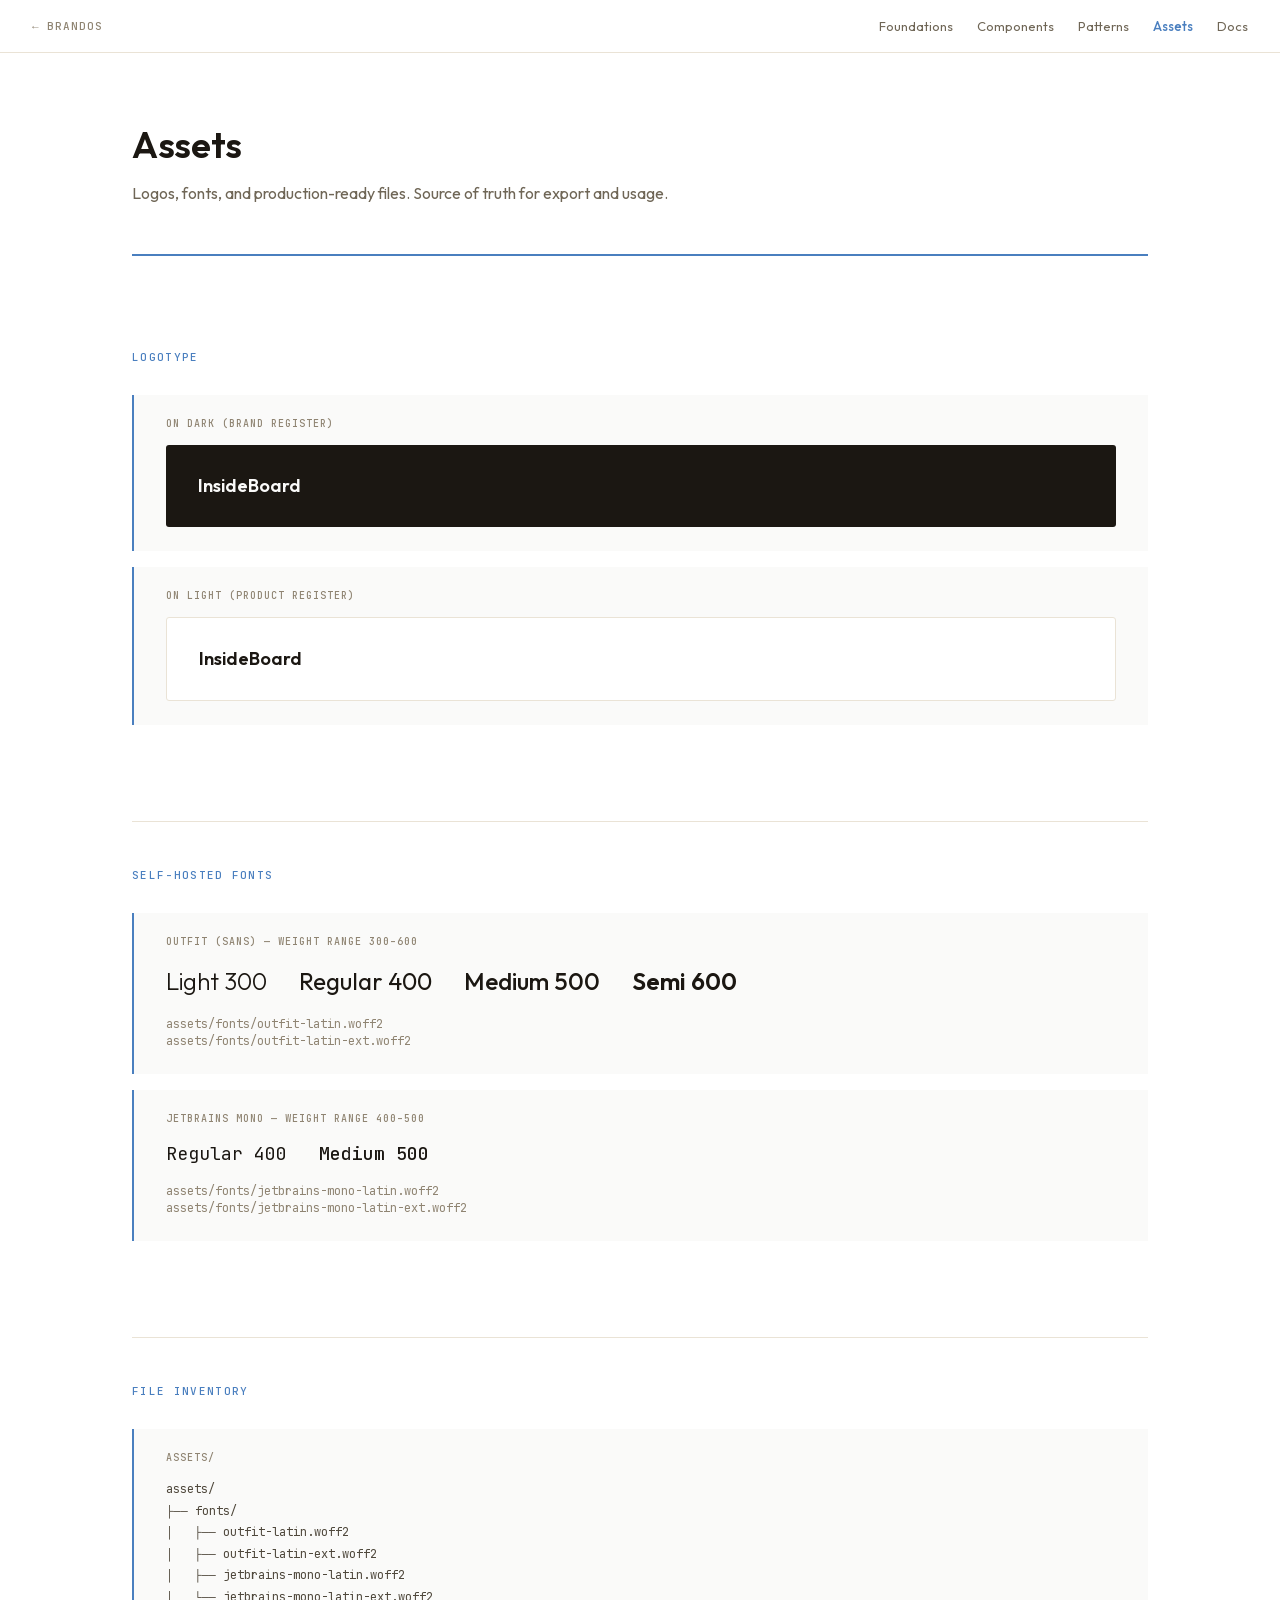
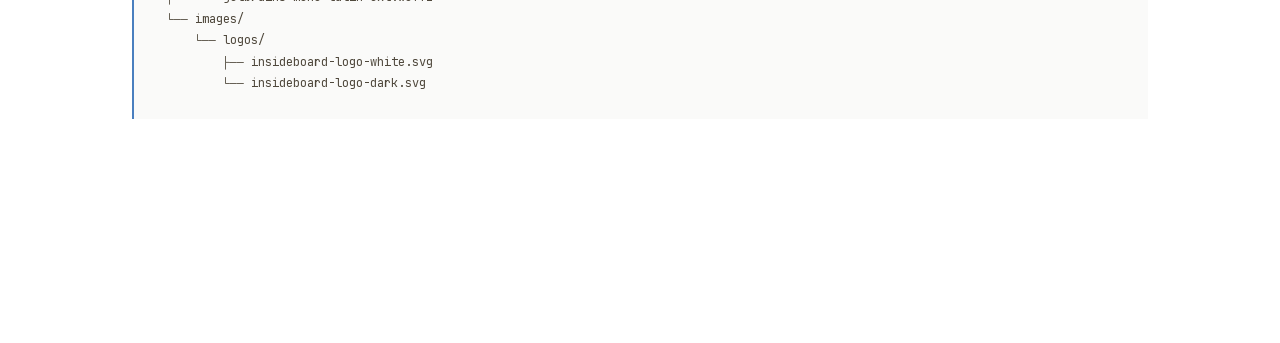
==== commit 518036b2: "chore: sync system/ pages to main Co-Authored-By: Claude Sonnet 4.6 <noreply@anthropic.com>" ====
--- a/system/assets.html
+++ b/system/assets.html
@@ -16,6 +16,7 @@
       <a href="components.html">Components</a>
       <a href="patterns.html">Patterns</a>
       <a href="assets.html" aria-current="page">Assets</a>
+      <a href="docs.html">Docs</a>
     </div>
   </nav>
 
--- a/brandOS-tokens.css
+++ b/brandOS-tokens.css
@@ -1,8 +1,10 @@
 /* ==========================================================================
    INSIDEBOARD AI — BRAND TOKENS
-   Source of truth for all design variables.
-   Edit here to update palette, typography, or spacing globally.
-   Never add component styles here — those live in brand-components.css
+   GENERATED FILE — do not edit by hand.
+   Source:    tokens.json  (W3C Design Tokens Community Group format)
+   Generator: scripts/build-tokens.js
+   To change a value, edit tokens.json and re-run `node scripts/build-tokens.js`.
+   See ADR-002 for the rationale.
    ========================================================================== */
 
 /* --- SELF-HOSTED FONTS --- */
@@ -101,11 +103,25 @@
   --s9: 128px;
 
   /* --- TYPOGRAPHY --- */
-  --sans: "Outfit", "Helvetica Neue", Arial, sans-serif;
+  --sans: "Outfit", "Helvetica Neue", "Arial", sans-serif;
   --mono: "JetBrains Mono", ui-monospace, monospace;
 
   /* --- DENSITY --- */
   --density: 1;
+
+  /* --- COMPONENT TOKENS --- */
+  --nav-bg: var(--white);
+  --nav-border: var(--gray-200);
+  --nav-accent: var(--ember);
+  --hero-accent: var(--ember);
+  --hero-lede: var(--gray-600);
+  --hero-border: var(--gray-200);
+  --chapter-accent: var(--ember);
+  --chapter-principle: var(--gray-600);
+  --callout-border: var(--gray-300);
+  --callout-border-warn: var(--ember);
+  --formula-bg: var(--ink);
+  --formula-text: var(--text-primary-inverse);
 }
 
 [data-density="comfortable"] { --density: 1.15; }
--- a/brandOS-components.css
+++ b/brandOS-components.css
@@ -5,44 +5,205 @@
    Do not add token/variable definitions here — those live in brand-tokens.css
    ========================================================================== */
 
+/* ANIMATIONS — load + scroll reveal
+   Document materializes: opacity only on hero, subtle slide on nav.
+   The brand is always present; it doesn't need to arrive.
+   Respects prefers-reduced-motion. */
+@keyframes appear {
+  from { opacity: 0; }
+  to   { opacity: 1; }
+}
+@keyframes nav-arrive {
+  from { opacity: 0; transform: translateX(-16px); }
+  to   { opacity: 1; transform: translateX(0); }
+}
+@keyframes dot-pulse {
+  0%   { box-shadow: 0 0 0 0   color-mix(in srgb, var(--ember) 50%, transparent); }
+  60%  { box-shadow: 0 0 0 9px color-mix(in srgb, var(--ember)  0%, transparent); }
+  100% { box-shadow: 0 0 0 0   color-mix(in srgb, var(--ember)  0%, transparent); }
+}
+
+nav.side          { animation: nav-arrive 600ms cubic-bezier(.2,0,0,1) 0ms both; }
+.hero .eyebrow    { animation: appear  900ms ease-in-out    0ms both; }
+.hero h1          { animation: appear 1100ms ease-in-out  160ms both; }
+.hero .lede       { animation: appear 1000ms ease-in-out  400ms both; }
+.hero .hero-lower { animation: appear  900ms ease-in-out  660ms both; }
+.hero .dot        { animation: dot-pulse 1100ms cubic-bezier(.2,0,0,1) 1400ms both; }
+
+/* Scroll reveals — opacity + small translateY */
+.ldiv-reveal {
+  opacity: 0;
+  transform: translateY(24px);
+  transition: opacity 700ms cubic-bezier(.2,0,0,1),
+              transform 700ms cubic-bezier(.2,0,0,1);
+}
+.ch-reveal {
+  opacity: 0;
+  transform: translateY(12px);
+  transition: opacity 520ms cubic-bezier(.2,0,0,1),
+              transform 520ms cubic-bezier(.2,0,0,1);
+}
+.ldiv-reveal.revealed,
+.ch-reveal.revealed {
+  opacity: 1;
+  transform: translateY(0);
+}
+
+@media (prefers-reduced-motion: reduce) {
+  nav.side, .hero .eyebrow, .hero h1, .hero .lede, .hero .hero-lower, .hero .dot { animation: none; }
+  .ldiv-reveal, .ch-reveal { opacity: 1; transform: none; transition: none; }
+}
+
 /* LAYOUT */
 .shell { display: block; margin-left: 272px; min-height: 100vh; }
 .shell > * { min-width: 0; }
 @media(max-width:960px) { .shell { margin-left: 0; } }
 
-/* NAV */
-nav.side{position:fixed;top:0;left:0;width:272px;height:100vh;padding:var(--s7) var(--s5) var(--s6);border-right:1px solid var(--gray-200);overflow-y:auto;background:var(--white);z-index:10;}
-nav.side .brand{display:block;margin-bottom:var(--s5);}
-nav.side .nav-logo{display:block;width:160px;height:auto;}
-.ng{margin-bottom:var(--s4);}
-.ngl{font:500 9px/1 var(--mono);letter-spacing:.14em;text-transform:uppercase;color:var(--ember);margin-bottom:var(--s2);padding:var(--s2) 0;border-bottom:1px solid var(--gray-200);}
-nav.side ol{list-style:none;padding:0;margin:0;counter-reset:s;}
-nav.side ol li{counter-increment:s;margin-bottom:2px;}
-nav.side ol a{display:flex;gap:var(--s3);align-items:baseline;text-decoration:none;color:var(--gray-700);padding:var(--s2) 0;font-size:13px;line-height:1.3;transition:color 160ms cubic-bezier(.2,0,0,1);}
-nav.side ol a::before{content:counter(s,decimal-leading-zero);font:500 10px/1 var(--mono);color:var(--gray-400);min-width:20px;}
-nav.side ol a:hover,nav.side ol a.active{color:var(--ink);}
-nav.side ol a.active::before{color:var(--ember);}
-a.ngl-link{text-decoration:none;color:inherit;transition:color 160ms cubic-bezier(.2,0,0,1);}
-a.ngl-link:hover{color:var(--ink);}
-a.ngl-link.active .ngl-name{color:var(--ink);background:linear-gradient(180deg,transparent 75%,rgba(238,46,32,.80) 75%);}
-nav.side ol li.disabled a{pointer-events:none;cursor:default;color:var(--gray-400);}
-nav.side ol li.disabled a::before{color:var(--gray-300);}
-nav.side .meta{margin-top:var(--s6);padding-top:var(--s4);border-top:1px solid var(--gray-200);font-size:11px;font-family:var(--mono);color:var(--gray-500);line-height:1.7;}
+/* NAV — redesigned system
+   Flat structure: nav.side > .brand (text) > .ng (group) > a.ngl-link (layer link with spans) > ol (sections) > .nav-footer (mark) */
+nav.side {
+  position: fixed; top: 0; left: 0;
+  width: 272px; height: 100vh;
+  padding: var(--s7) var(--s5) var(--s6);
+  border-right: 1px solid var(--gray-200);
+  overflow-y: auto;
+  background: var(--white);
+  z-index: 10;
+  display: flex; flex-direction: column;
+}
+
+/* Brand text header — replaces logo image */
+nav.side .brand { display: block; margin-bottom: var(--s5); }
+.nav-brand-name {
+  display: block;
+  font: 500 16px/1 var(--sans);
+  color: var(--ink);
+  letter-spacing: -.01em;
+  margin-bottom: var(--s2);
+}
+.nav-brand-sub {
+  display: block;
+  font: 500 34px/1 var(--sans);
+  color: var(--ember);
+  letter-spacing: -.025em;
+}
+
+/* Group container */
+.ng { margin-bottom: var(--s5); padding-bottom: var(--s2); }
+
+/* Layer header — direct anchor, three spans */
+a.ngl-link {
+  display: flex;
+  align-items: baseline;
+  gap: var(--s2);
+  text-decoration: none;
+  padding: var(--s2) 0 var(--s3);
+  border-bottom: 1px solid var(--gray-200);
+  margin-bottom: var(--s2);
+  position: relative;
+  transition: border-bottom-color 240ms cubic-bezier(.2,0,0,1);
+}
+.ng-num  { font: 500 11px/1 var(--mono); letter-spacing: .12em; color: var(--gray-400); flex-shrink: 0; transition: color 200ms cubic-bezier(.2,0,0,1); }
+.ng-sep  { font: 500 10px/1 var(--mono); color: var(--gray-300); transition: color 200ms cubic-bezier(.2,0,0,1); }
+.ng-name { font: 500 14px/1.3 var(--sans); letter-spacing: -.005em; color: var(--gray-700); transition: color 200ms cubic-bezier(.2,0,0,1); }
+
+a.ngl-link:hover .ng-num  { color: var(--gray-600); }
+a.ngl-link:hover .ng-sep  { color: var(--gray-500); }
+a.ngl-link:hover .ng-name { color: var(--ink); }
+a.ngl-link:hover          { border-bottom-color: var(--gray-400); }
+
+a.ngl-link.active           { border-bottom-color: var(--ember); }
+a.ngl-link.active .ng-num   { color: var(--ember); }
+a.ngl-link.active .ng-sep   { color: var(--ember); opacity: .5; }
+a.ngl-link.active .ng-name  { color: var(--ink); }
+
+/* Active group indicator — left ember bar on the whole .ng */
+.ng:has(a.ngl-link.active) {
+  border-left: 2px solid var(--ember);
+  padding-left: var(--s2);
+  margin-left: -10px;
+}
+
+/* Section links */
+nav.side ol { list-style: none; padding: 0; margin: 0; counter-reset: s; }
+nav.side ol li { counter-increment: s; margin-bottom: 2px; }
+nav.side ol a {
+  display: flex; gap: var(--s2); align-items: baseline;
+  text-decoration: none;
+  color: var(--gray-400);
+  font-size: 13px; line-height: 1.3;
+  padding: 6px 0;
+  transition: color 200ms cubic-bezier(.2,0,0,1), padding-left 200ms cubic-bezier(.2,0,0,1);
+}
+nav.side ol a::before {
+  content: counter(s, decimal-leading-zero);
+  font: 500 11px/1 var(--mono);
+  color: var(--gray-300);
+  min-width: 20px;
+  transition: color 200ms cubic-bezier(.2,0,0,1);
+}
+nav.side ol a:hover         { color: var(--gray-700); }
+nav.side ol a:hover::before { color: var(--gray-400); }
+nav.side ol a.active        { color: var(--ink); padding-left: 10px; box-shadow: inset 2px 0 0 var(--ember); }
+nav.side ol a.active::before{ color: var(--ember); }
+
+nav.side ol li.disabled a         { pointer-events: none; cursor: default; color: var(--gray-400); }
+nav.side ol li.disabled a::before { color: var(--gray-300); }
+
+/* Nav footer — small mark at bottom */
+.nav-footer { margin-top: auto; padding-top: var(--s5); }
+.nav-mark   { width: auto; height: 32px; display: block; opacity: .4; }
 
 /* MAIN */
 main.doc{padding:var(--s8) var(--s8) var(--s9);max-width:1000px;}
 @media(max-width:960px){main.doc{padding:var(--s6) var(--s5);}}
 
 /* HERO */
-.hero{padding-bottom:var(--s8);border-bottom:1px solid var(--gray-200);margin-bottom:var(--s8);}
-.hero .eyebrow{font-family:var(--mono);font-size:11px;letter-spacing:.14em;text-transform:uppercase;color:var(--gray-500);margin-bottom:var(--s5);display:flex;gap:var(--s3);align-items:center;flex-wrap:wrap;}
-.dot{width:6px;height:6px;background:var(--ember);border-radius:50%;display:inline-block;}
-.hero h1{font-size:72px;font-weight:500;line-height:1.05;letter-spacing:-.02em;margin:0 0 var(--s5);}
-.hero .lede{font-size:20px;line-height:1.5;max-width:62ch;color:var(--gray-700);}
-.hero .mg{margin-top:var(--s7);display:grid;grid-template-columns:repeat(4,1fr);gap:var(--s5);font-family:var(--mono);font-size:11px;}
-.hero .mg div b{color:var(--gray-500);font-weight:400;display:block;margin-bottom:4px;letter-spacing:.08em;text-transform:uppercase;}
-.hero .mg div span{color:var(--ink);font-weight:500;}
-.lbadges{display:inline-flex;gap:var(--s3);flex-wrap:wrap;margin-top:var(--s6);}
+.hero { padding-bottom: var(--s9); border-bottom: 0; margin-bottom: var(--s8); }
+.hero .eyebrow {
+  font-family: var(--mono);
+  font-size: 10px;
+  letter-spacing: .22em;
+  text-transform: uppercase;
+  color: var(--gray-400);
+  margin-bottom: var(--s7);
+  display: flex; gap: var(--s4); align-items: center; flex-wrap: wrap;
+}
+.dot { width: 6px; height: 6px; background: var(--ember); border-radius: 50%; display: inline-block; }
+.hero h1 { font-size: 88px; font-weight: 500; line-height: 1.01; letter-spacing: -.025em; margin: 0 0 var(--s7); }
+.hero .lede { font-size: 21px; line-height: 1.5; max-width: 54ch; color: var(--gray-600); font-weight: 400; }
+
+/* Lower block: badges + metadata in split layout */
+.hero .hero-lower {
+  margin-top: var(--s7);
+  padding-top: var(--s6);
+  border-top: 1px solid var(--gray-200);
+  display: grid;
+  grid-template-columns: 1fr auto;
+  gap: var(--s7);
+  align-items: start;
+}
+.hero .lbadges { margin-top: 0; }
+.hero .mg {
+  margin-top: 0;
+  display: flex; flex-direction: column; gap: var(--s4);
+  font-family: var(--mono); font-size: 10px;
+  text-align: right;
+  min-width: 160px;
+  padding-left: var(--s6);
+  border-left: 0;
+}
+.hero .mg div b {
+  color: var(--gray-400);
+  font-weight: 500;
+  display: block;
+  margin-bottom: 3px;
+  letter-spacing: .12em;
+  text-transform: uppercase;
+  font-size: 9px;
+}
+.hero .mg div span { font-family: var(--sans); color: var(--ink); font-weight: 500; font-size: 11px; }
+.lbadges { display: inline-flex; gap: var(--s3); flex-wrap: wrap; margin-top: var(--s6); }
 .lb{font:500 10px/1 var(--mono);letter-spacing:.12em;text-transform:uppercase;padding:6px 12px;border:1px solid var(--gray-300);color:var(--gray-600);transition:background 120ms cubic-bezier(.2,0,0,1),color 120ms cubic-bezier(.2,0,0,1),border-color 120ms cubic-bezier(.2,0,0,1);}
 .lb.on{background:var(--ink);color:var(--ivory);border-color:var(--ink);}
 a.lb{text-decoration:none;cursor:pointer;}
@@ -50,55 +211,130 @@
 a.lb.wip:hover{background:transparent;color:var(--ember);border-color:var(--ember);}
 a.lb.on:hover{background:var(--ember);border-color:var(--ember);}
 
-/* LAYER DIVIDER */
-.ldiv{padding:var(--s5) 0 var(--s4);border-bottom:2px solid var(--ink);margin-bottom:var(--s6);scroll-margin-top:32px;}
-.ldiv .ldlb{font:500 11px/1 var(--mono);letter-spacing:.14em;text-transform:uppercase;color:var(--gray-500);display:flex;align-items:center;gap:var(--s4);}
-.ldiv .ldlb em{color:var(--ember);font-style:normal;}
-.ldiv .ldd{font-size:14px;color:var(--gray-600);margin:var(--s3) 0 0;line-height:1.55;max-width:64ch;}
-
-/* LAYER DIVIDER — dark hero variant */
-.ldiv.ldark{background:var(--ink);padding:var(--s6) var(--s5);border-top:3px solid var(--ember);border-bottom:0;display:grid;grid-template-columns:60px 1fr;gap:var(--s5);align-items:start;margin-bottom:var(--s6);}
-.ldiv.ldark .ldn{font-family:var(--mono);font-size:28px;font-weight:400;color:var(--ember);line-height:1;padding-top:2px;}
-.ldiv.ldark .ldlb{font:500 11px/1 var(--mono);letter-spacing:.14em;text-transform:uppercase;color:rgba(250,250,249,.5);display:block;}
-.ldiv.ldark .ldlb em{color:var(--ember);font-style:normal;}
-.ldiv.ldark .ldd{font-size:16px;color:rgba(250,250,249,.7);margin:var(--s3) 0 0;line-height:1.6;max-width:62ch;}
-
-/* LAYER DIVIDER — intro layer variant */
-.ldiv.lintro{background:var(--gray-50);padding:var(--s6) var(--s5);border-top:2px solid var(--ink);border-bottom:0;margin-top:var(--s8);margin-bottom:var(--s6);}
-.ldiv.lintro .ldn{font-family:var(--mono);font-size:28px;font-weight:500;color:var(--ink);line-height:1.1;}
-.ldiv.lintro .ldd{font-size:14px;color:var(--gray-700);margin:var(--s3) 0 0;line-height:1.55;max-width:62ch;}
+/* LAYER INTRO — structural moment between layers
+   Pattern: ember mono label + big sans-serif name + editorial description + ghost number */
+.layer-intro {
+  position: relative;
+  overflow: hidden;
+  padding: var(--s8) 0 var(--s6);
+  margin-top: var(--s7);
+  margin-bottom: var(--s6);
+  border-top: 1px solid var(--ink);
+  scroll-margin-top: var(--s5);
+}
+.li-label {
+  display: block;
+  font: 500 10px/1 var(--mono);
+  letter-spacing: .22em;
+  text-transform: uppercase;
+  color: var(--ember);
+  margin-bottom: var(--s5);
+}
+.li-name {
+  font: 500 60px/1.02 var(--sans);
+  color: var(--ink);
+  letter-spacing: -.02em;
+  margin: 0 0 var(--s5);
+}
+.li-desc {
+  font-size: 17px;
+  line-height: 1.55;
+  color: var(--gray-600);
+  max-width: 52ch;
+  margin: 0;
+  font-weight: 400;
+}
+/* Ghost number — atmosphere, parallaxed via JS (--ghost-y) */
+.li-ghost {
+  position: absolute;
+  right: -8px; top: 50%;
+  transform: translateY(calc(-50% + var(--ghost-y, 20px)));
+  font: 400 220px/1 var(--mono);
+  letter-spacing: -.04em;
+  color: var(--ink);
+  opacity: .04;
+  pointer-events: none;
+  user-select: none;
+  will-change: transform;
+  transition: transform 80ms linear;
+}
 
 /* CHAPTER */
-section.chapter{padding:var(--s8) 0;border-bottom:1px solid var(--gray-200);scroll-margin-top:var(--s5);}
-section.chapter:last-child{border-bottom:0;}
-.ch{display:grid;grid-template-columns:60px 1fr;gap:var(--s5);margin-bottom:var(--s6);align-items:start;}
-.cn{font-family:var(--mono);font-size:12px;color:var(--gray-500);padding-top:12px;}
-.ch h2{font-size:48px;font-weight:500;letter-spacing:-.015em;line-height:1.1;margin:0 0 var(--s3);}
-.ch .pr{font-size:18px;color:var(--gray-700);max-width:62ch;margin:0;}
+section.chapter { padding: var(--s7) 0; border-bottom: 0; scroll-margin-top: var(--s5); }
+section.chapter:last-child { padding-bottom: var(--s6); }
+.ch { display: grid; grid-template-columns: 72px 1fr; gap: var(--s6); margin-bottom: var(--s7); align-items: start; }
+.cn { font: 500 11px/1 var(--mono); color: var(--ember); letter-spacing: .08em; padding-top: 15px; }
+.ch h2 { font-size: 44px; font-weight: 500; letter-spacing: -.02em; line-height: 1.05; margin: 0 0 var(--s5); }
+.ch .pr { font-size: 20px; line-height: 1.5; color: var(--gray-600); max-width: 58ch; font-weight: 400; margin: 0; }
 /* HIGHLIGHT SYSTEM — Ember 80% underline. Used on em inside .pr (chapter principles).
    Rule: highlight signals importance without overpowering the reading line.
    Opacity: 80% — below this the signal is lost, above it competes with Ember signal uses. */
-.ch .pr em{font-style:normal;color:var(--ink);font-weight:500;background:linear-gradient(180deg,transparent 75%,rgba(238,46,32,.80) 75%);padding:0 2px;}
-.cb{padding-left:calc(60px + var(--s5));}
-@media(max-width:720px){.ch{grid-template-columns:1fr;}.cb{padding-left:0;}}
-h3.sub{font-size:22px;font-weight:500;letter-spacing:-.005em;margin:var(--s7) 0 var(--s4);}
-h3.sub:first-child{margin-top:0;}
-h4.mi{font-family:var(--mono);font-size:11px;letter-spacing:.1em;text-transform:uppercase;color:var(--gray-500);margin:var(--s5) 0 var(--s3);font-weight:400;}
-p{margin:0 0 var(--s3);max-width:66ch;}
+.ch .pr em { font-style: normal; color: var(--ink); font-weight: 500; background: linear-gradient(180deg, transparent 75%, rgba(238,46,32,.80) 75%); padding: 0 2px; }
+.cb { padding-left: calc(72px + var(--s6)); }
+@media(max-width:720px){ .ch { grid-template-columns: 1fr; } .cb { padding-left: 0; } }
+h3.sub { font-size: 22px; font-weight: 500; letter-spacing: -.005em; margin: var(--s7) 0 var(--s4); }
+h3.sub:first-child { margin-top: 0; }
+h4.mi { font-family: var(--mono); font-size: 11px; letter-spacing: .1em; text-transform: uppercase; color: var(--gray-500); margin: var(--s5) 0 var(--s3); font-weight: 400; }
+p { margin: 0 0 var(--s3); max-width: 66ch; }
 
 /* RULES */
-ul.rules{list-style:none;padding:0;margin:var(--s3) 0 var(--s5);border-top:1px solid var(--gray-200);}
-ul.rules li{border-bottom:1px solid var(--gray-200);padding:var(--s3) 0;display:grid;grid-template-columns:80px 1fr;gap:var(--s4);font-size:15px;line-height:1.5;align-items:baseline;}
-ul.rules li b{font-family:var(--mono);font-size:10px;letter-spacing:.12em;text-transform:uppercase;font-weight:500;}
-ul.rules li.do b{color:#2F7A4F;}
-ul.rules li.dont b{color:var(--ember);}
-ul.rules li.note b{color:var(--gray-500);}
-
-/* CALLOUT */
-.callout{background:var(--stone);padding:var(--s5);border-left:2px solid var(--ink);margin:var(--s5) 0;font-size:14px;max-width:66ch;}
-.callout b{display:block;font-weight:500;margin-bottom:4px;font-family:var(--mono);font-size:11px;text-transform:uppercase;letter-spacing:.08em;color:var(--gray-600);}
-.callout.warn{border-left-color:var(--ember);background:#FBECE9;}
-.callout.warn b{color:var(--ember);}
+ul.rules { list-style: none; padding: 0; margin: var(--s3) 0 var(--s5); border-top: 1px solid var(--gray-200); }
+ul.rules li { border-bottom: 1px solid var(--gray-200); padding: var(--s3) 0; display: grid; grid-template-columns: 80px 1fr; gap: var(--s4); font-size: 14px; line-height: 1.5; align-items: baseline; }
+ul.rules li b { font: 500 10px/1 var(--mono); letter-spacing: .12em; text-transform: uppercase; }
+ul.rules li.do b   { color: #2F7A4F; }
+ul.rules li.dont b { color: var(--ember); }
+ul.rules li.note b { color: var(--gray-500); }
+
+/* CALLOUT — stripped back, left border only */
+.callout {
+  background: transparent;
+  padding: var(--s4) 0 var(--s4) var(--s4);
+  border-left: 2px solid var(--gray-300);
+  margin: var(--s5) 0;
+  font-size: 14px;
+  max-width: 66ch;
+}
+.callout b {
+  display: block;
+  font: 500 10px/1 var(--mono);
+  text-transform: uppercase;
+  letter-spacing: .1em;
+  color: var(--gray-500);
+  margin-bottom: 4px;
+}
+.callout.warn   { border-left-color: var(--ember); background: transparent; }
+.callout.warn b { color: var(--ember); }
+
+/* ACCESS LIST — minimal list with mono right-aligned access label
+   Use: audience access matrices, role permissions, simple two-column key/value lists. */
+.access-list { list-style: none; padding: 0; margin: var(--s5) 0 var(--s6); }
+.access-list li {
+  display: flex; align-items: baseline; justify-content: space-between;
+  gap: var(--s5);
+  padding: var(--s3) 0;
+  border-bottom: 1px solid var(--gray-200);
+  font-size: 14px;
+}
+.access-list li:first-child { border-top: 1px solid var(--gray-200); }
+.access-list li span { font-family: var(--sans); color: var(--ink); font-weight: 500; }
+.access-list li em {
+  font-style: normal;
+  font: 500 11px/1 var(--mono);
+  color: var(--gray-500);
+  letter-spacing: .06em;
+  white-space: nowrap;
+  flex-shrink: 0;
+}
+
+/* LAYER MAP — three-column matrix (number, title, status)
+   Use: document-level summaries, multi-row status tables. */
+.layer-map { display: flex; flex-direction: column; margin: var(--s5) 0 var(--s6); border-top: 1px solid var(--gray-200); }
+.lm-row    { display: grid; grid-template-columns: 28px 1fr auto; gap: var(--s4); padding: var(--s3) 0; border-bottom: 1px solid var(--gray-200); align-items: baseline; }
+.lm-n      { font: 500 10px/1 var(--mono); color: var(--gray-400); letter-spacing: .08em; }
+.lm-t      { font-family: var(--sans); font-size: 14px; color: var(--ink); }
+.lm-s      { font: 500 11px/1 var(--mono); }
+.lm-s.ok   { color: var(--ember); }
+.lm-s.wip  { color: var(--gray-500); }
 
 /* FORMULA */
 .fd{background:var(--ink);color:var(--ivory);padding:var(--s7);margin:var(--s5) 0;max-width:66ch;}
@@ -482,6 +718,8 @@
     top: 0; left: 0;
     height: 100vh;
     z-index: 150;
+    /* Cancel the load animation so the slide-in transform isn't overridden */
+    animation: none;
     transform: translateX(-100%);
     transition: transform 240ms cubic-bezier(.2,0,0,1);
     box-shadow: none;
@@ -493,12 +731,26 @@
   }
   .nav-overlay { display: block; }
   main.doc { padding: var(--s8) var(--s5) var(--s9); }
-  .hero h1 { font-size: 48px; }
-  .hero .mg { grid-template-columns: 1fr 1fr; }
+  .hero h1 { font-size: 60px; }
+  .hero .lede { font-size: 18px; }
+  .hero .hero-lower { grid-template-columns: 1fr; gap: var(--s5); }
+  .hero .mg {
+    text-align: left;
+    border-left: none;
+    padding-left: 0;
+    border-top: 1px solid var(--gray-200);
+    padding-top: var(--s4);
+    flex-direction: row;
+    flex-wrap: wrap;
+    gap: var(--s5);
+    min-width: 0;
+  }
+  .hero .mg div { text-align: left; }
+  .li-name  { font-size: 44px; }
+  .li-ghost { font-size: 140px; }
 }
 @media(max-width:480px) {
-  .hero h1 { font-size: 36px; }
-  .hero .mg { grid-template-columns: 1fr; }
+  .hero h1 { font-size: 34px; }
   .rtbl { grid-template-columns: 1fr; }
   .cm-mx { grid-template-columns: repeat(2,1fr); }
   .cp.wide { grid-column: span 1; }
@@ -511,13 +763,19 @@
 .gdemo .cols { min-width: 480px; }
 
 @media(max-width:960px) {
-  .ch h2 { font-size: 36px; }
+  .ch h2 { font-size: 32px; }
   .rdemo .rti { font-size: 42px; }
   .pc .pct { font-size: 44px; }
   .tspec .disp { font-size: 52px; }
   .tspec .titl { font-size: 36px; }
 }
 @media(max-width:720px) {
+  .hero h1 { font-size: 44px; letter-spacing: -.02em; }
+  .hero .lede { font-size: 16px; }
+  .li-name  { font-size: 34px; }
+  .li-ghost { font-size: 90px; opacity: .03; }
+  .li-desc  { font-size: 15px; }
+  .access-list li { flex-direction: column; gap: var(--s2); }
   /* Multi-col grids → 2 cols */
   .ironm { grid-template-columns: repeat(2,1fr); }
   .vseq { grid-template-columns: repeat(3,1fr); }
@@ -551,7 +809,7 @@
   .chmk { overflow-x: auto; }
   .cmb { min-width: 440px; }
   /* Font reductions */
-  .ch h2 { font-size: 28px; }
+  .ch h2 { font-size: 24px; }
   .pc .pct { font-size: 36px; }
   .rdemo .rti { font-size: 32px; }
   .tspec .disp { font-size: 42px; }
@@ -585,3 +843,291 @@
   /* Tweaks panel: full width minus margins */
   .tweaks { right: var(--s3); bottom: var(--s3); width: calc(100vw - var(--s6)); }
 }
+
+/* ==========================================================================
+   SYSTEM WORKBENCH — body.sys skin
+   Consumed by system/*.html pages only.
+   White background, Steel accent — product register visual language.
+   ========================================================================== */
+
+body.sys {
+  background: var(--white);
+  color: var(--ink);
+}
+
+/* Nav */
+.sys-nav {
+  position: sticky;
+  top: 0;
+  z-index: 50;
+  display: flex;
+  align-items: center;
+  gap: var(--s5);
+  padding: var(--s3) var(--s5);
+  background: var(--white);
+  border-bottom: 1px solid var(--gray-100);
+}
+.sys-home {
+  font: 500 11px/1 var(--mono);
+  letter-spacing: .08em;
+  text-transform: uppercase;
+  color: var(--gray-500);
+  text-decoration: none;
+  white-space: nowrap;
+}
+.sys-home:hover { color: var(--ink); }
+.nav-system-link {
+  font: 500 11px/1 var(--mono);
+  letter-spacing: .08em;
+  text-transform: uppercase;
+  color: var(--gray-500);
+  text-decoration: none;
+  white-space: nowrap;
+  display: block;
+  margin: calc(-1 * var(--s7)) calc(-1 * var(--s5)) var(--s5);
+  padding: 21px var(--s5);
+  border-bottom: 1px solid var(--gray-200);
+}
+.nav-system-link:hover { color: var(--ink); }
+.sys-links { display: flex; gap: var(--s4); margin-left: auto; }
+.sys-links a {
+  font-size: 13px;
+  color: var(--gray-600);
+  text-decoration: none;
+}
+.sys-links a:hover,
+.sys-links a[aria-current] { color: var(--fn-steel); }
+.sys-links a[aria-current] { font-weight: 500; }
+
+/* Main layout */
+.sys-main {
+  max-width: 1080px;
+  margin: 0 auto;
+  padding: var(--s7) var(--s5) var(--s9);
+}
+.sys-header {
+  margin-bottom: var(--s8);
+  padding-bottom: var(--s6);
+  border-bottom: 2px solid var(--fn-steel);
+}
+.sys-header h1 {
+  font-size: 36px;
+  font-weight: 600;
+  margin: 0 0 var(--s2);
+  letter-spacing: -.01em;
+}
+.sys-header p { font-size: 16px; color: var(--gray-600); margin: 0; }
+.sys-section { margin-bottom: var(--s8); }
+.sys-section + .sys-section { padding-top: var(--s6); border-top: 1px solid var(--gray-100); }
+.sys-section-title {
+  font: 500 11px/1 var(--mono);
+  letter-spacing: .12em;
+  text-transform: uppercase;
+  color: var(--fn-steel);
+  margin: 0 0 var(--s5);
+}
+
+/* Specimen card — Steel left border */
+.spec-card {
+  border-left: 2px solid var(--fn-steel);
+  padding: var(--s4) var(--s5);
+  background: var(--ivory);
+  margin-bottom: var(--s3);
+}
+.spec-card:last-child { margin-bottom: 0; }
+.spec-label {
+  font: 500 10px/1 var(--mono);
+  letter-spacing: .1em;
+  text-transform: uppercase;
+  color: var(--gray-500);
+  margin-bottom: var(--s3);
+}
+
+/* Token swatches */
+.swatch-grid {
+  display: grid;
+  grid-template-columns: repeat(auto-fill, minmax(100px, 1fr));
+  gap: var(--s3);
+}
+.swatch { display: flex; flex-direction: column; gap: var(--s1); }
+.swatch-color {
+  height: 48px;
+  border-radius: 3px;
+  border: 1px solid rgba(27,23,18,.08);
+}
+.swatch-name { font: 500 11px/1.4 var(--mono); color: var(--ink); }
+.swatch-value { font: 400 10px/1.4 var(--mono); color: var(--gray-500); }
+
+/* Spacing scale */
+.space-row {
+  display: flex;
+  align-items: center;
+  gap: var(--s4);
+  padding: var(--s2) 0;
+  border-bottom: 1px solid var(--gray-100);
+}
+.space-row:last-child { border-bottom: none; }
+.space-bar { background: var(--fn-steel); height: 8px; border-radius: 2px; flex-shrink: 0; }
+.space-meta { font: 400 12px/1 var(--mono); color: var(--gray-600); }
+.space-meta b { color: var(--ink); }
+
+/* Semantic + component token alias rows */
+.alias-list { display: flex; flex-direction: column; }
+.alias-row {
+  display: flex;
+  align-items: center;
+  gap: var(--s3);
+  padding: var(--s2) 0;
+  border-bottom: 1px solid var(--gray-100);
+}
+.alias-row:last-child { border-bottom: none; }
+.alias-chip {
+  width: 20px;
+  height: 20px;
+  border-radius: 3px;
+  border: 1px solid rgba(27,23,18,.08);
+  flex-shrink: 0;
+}
+.alias-name { font: 500 12px/1 var(--mono); color: var(--ink); width: 196px; flex-shrink: 0; }
+.alias-ref  { font: 400 11px/1 var(--mono); color: var(--gray-500); flex: 1; }
+.alias-val  { font: 400 11px/1 var(--mono); color: var(--gray-400); }
+
+/* Component token sub-groups within an alias section */
+.alias-group + .alias-group { margin-top: var(--s4); padding-top: var(--s4); border-top: 1px solid var(--gray-50); }
+.alias-group-label { font: 500 10px/1 var(--mono); letter-spacing: .1em; text-transform: uppercase; color: var(--gray-400); margin: 0 0 var(--s2); }
+
+/* --- DOCS PAGE --- */
+.phase-list { display: flex; flex-direction: column; gap: var(--s4); }
+.phase-block {
+  border-left: 3px solid var(--gray-200);
+  padding: var(--s4) var(--s5);
+  background: var(--ivory);
+}
+.phase-block--active { border-left-color: var(--ember); background: rgba(238,46,32,.04); }
+.phase-block--done   { border-left-color: var(--fn-moss); }
+.phase-block--future { opacity: .5; }
+
+.phase-tag {
+  display: inline-block;
+  font: 500 10px/1 var(--mono);
+  letter-spacing: .1em;
+  text-transform: uppercase;
+  padding: 3px 8px;
+  border-radius: 3px;
+  margin-bottom: var(--s3);
+}
+.phase-tag--active { color: var(--ember);    background: rgba(238,46,32,.08); }
+.phase-tag--done   { color: var(--fn-moss);  background: rgba(107,143,90,.10); }
+.phase-tag--future { color: var(--gray-400); background: var(--stone); }
+
+.phase-name { font: 600 15px/1.3 var(--sans); color: var(--ink); margin: 0 0 var(--s2); }
+.phase-desc { font-size: 13px; color: var(--gray-600); margin: 0 0 var(--s4); }
+.phase-steps { list-style: none; padding: 0; margin: 0; display: flex; flex-direction: column; gap: 6px; }
+.phase-step  { display: flex; align-items: center; gap: var(--s3); font-size: 13px; color: var(--gray-700); }
+.step-id { font: 400 10px/1 var(--mono); color: var(--gray-400); min-width: 28px; flex-shrink: 0; }
+.step-dot {
+  width: 14px; height: 14px; border-radius: 50%; flex-shrink: 0;
+  display: inline-flex; align-items: center; justify-content: center;
+  font-size: 8px; font-weight: 700; line-height: 1;
+}
+.step-dot--done    { background: var(--fn-moss); color: var(--white); }
+.step-dot--planned { background: transparent; border: 1.5px solid var(--gray-300); }
+.step-dot--future  { background: transparent; border: 1.5px solid var(--gray-200); }
+.phase-step code { font-family: var(--mono); font-size: 11px; background: rgba(27,23,18,.06); padding: 1px 4px; border-radius: 2px; }
+.phase-note { font: 400 11px/1.4 var(--mono); color: var(--gray-500); margin: var(--s3) 0 0; padding-top: var(--s3); border-top: 1px solid var(--gray-100); }
+
+/* ADR list */
+.adr-list { display: flex; flex-direction: column; gap: 2px; }
+.adr-row  { display: grid; grid-template-columns: 80px 1fr auto; align-items: center; gap: var(--s4); padding: var(--s3) var(--s4); background: var(--ivory); }
+.adr-num   { font: 500 11px/1 var(--mono); color: var(--gray-400); }
+.adr-title { font-size: 14px; color: var(--ink); }
+.adr-status { font: 500 10px/1 var(--mono); letter-spacing: .08em; text-transform: uppercase; }
+.adr-status--implemented { color: var(--fn-moss); }
+.adr-status--accepted    { color: var(--fn-steel); }
+
+/* Devlog list */
+.devlog-list  { display: flex; flex-direction: column; gap: 2px; }
+.devlog-entry { display: flex; align-items: baseline; gap: var(--s4); padding: var(--s3) var(--s4); background: var(--ivory); border-left: 2px solid var(--gray-200); }
+.devlog-date  { font: 400 11px/1 var(--mono); color: var(--gray-400); white-space: nowrap; flex-shrink: 0; }
+.devlog-title { font-size: 14px; color: var(--ink); }
+
+/* Backlog */
+.backlog-grid      { display: grid; grid-template-columns: 1fr 1fr 1fr; gap: var(--s5); }
+.backlog-col-title { font: 500 10px/1 var(--mono); letter-spacing: .1em; text-transform: uppercase; color: var(--gray-500); margin: 0 0 var(--s3); }
+.backlog-empty     { font-size: 13px; color: var(--gray-400); font-style: italic; margin: 0; }
+.backlog-item      { display: flex; gap: var(--s3); font-size: 13px; color: var(--gray-700); margin-bottom: var(--s2); line-height: 1.4; }
+.backlog-item-date { font: 400 10px/1.4 var(--mono); color: var(--gray-400); white-space: nowrap; flex-shrink: 0; }
+
+/* Roadmap frise */
+.roadmap-wrap    { display: flex; flex-direction: column; gap: var(--s4); }
+.roadmap-filters { display: flex; gap: var(--s2); align-items: center; }
+.rf-label { font: 400 11px/1 var(--mono); color: var(--gray-400); }
+.rf-btn {
+  font: 500 10px/1 var(--mono);
+  letter-spacing: .08em;
+  text-transform: uppercase;
+  padding: 5px 10px;
+  border-radius: 3px;
+  border: 1.5px solid var(--gray-200);
+  color: var(--gray-400);
+  background: transparent;
+  cursor: pointer;
+  transition: border-color .12s, color .12s;
+}
+.rf-btn--done.active   { border-color: var(--fn-moss);  color: var(--fn-moss); }
+.rf-btn--active.active { border-color: var(--ember);    color: var(--ember); }
+.rf-btn--future.active { border-color: var(--gray-500); color: var(--gray-500); }
+
+.roadmap-scroll { overflow-x: auto; padding-bottom: var(--s2); }
+.roadmap-track  { display: flex; align-items: center; gap: 0; min-width: max-content; }
+
+.roadmap-connector { width: var(--s5); flex-shrink: 0; height: 1px; background: var(--gray-200); }
+.roadmap-connector.rf-hidden { display: none; }
+
+.phase-card {
+  width: 168px;
+  flex-shrink: 0;
+  cursor: pointer;
+  padding: var(--s3) var(--s4);
+  background: var(--white);
+  border: 1.5px solid var(--gray-200);
+  border-radius: 4px;
+  text-align: left;
+  display: flex;
+  flex-direction: column;
+  gap: var(--s2);
+  transition: border-color .12s, box-shadow .12s;
+  font: inherit;
+  color: inherit;
+}
+.phase-card:hover                  { border-color: var(--gray-400); }
+.phase-card.selected               { border-color: var(--fn-steel); box-shadow: 0 0 0 3px rgba(74,127,191,.10); }
+.phase-card--active                { border-color: rgba(238,46,32,.4); background: rgba(238,46,32,.02); }
+.phase-card--active.selected       { border-color: var(--ember); box-shadow: 0 0 0 3px rgba(238,46,32,.10); }
+.phase-card--done                  { background: var(--ivory); }
+.phase-card--future                { opacity: .5; }
+.phase-card.rf-hidden              { display: none; }
+.phase-card.rf-gapped             { margin-left: var(--s6); position: relative; }
+.phase-card.rf-gapped::before     {
+  content: '· · ·';
+  position: absolute;
+  right: calc(100% + var(--s3));
+  top: 50%;
+  transform: translateY(-50%);
+  font: 400 11px/1 var(--mono);
+  color: var(--gray-300);
+  letter-spacing: 3px;
+  white-space: nowrap;
+  pointer-events: none;
+}
+.phase-card-num  { font: 500 10px/1 var(--mono); color: var(--gray-400); }
+.phase-card-name { font: 500 13px/1.3 var(--sans); color: var(--ink); }
+
+.roadmap-detail { padding: var(--s4) var(--s5); background: var(--ivory); border: 1.5px solid var(--gray-200); border-radius: 4px; }
+.roadmap-detail[hidden] { display: none; }
+
+@media(max-width:720px) {
+  .swatch-grid { grid-template-columns: repeat(auto-fill, minmax(80px, 1fr)); }
+  .sys-main { padding: var(--s5) var(--s3) var(--s7); }
+  .backlog-grid { grid-template-columns: 1fr; }
+}
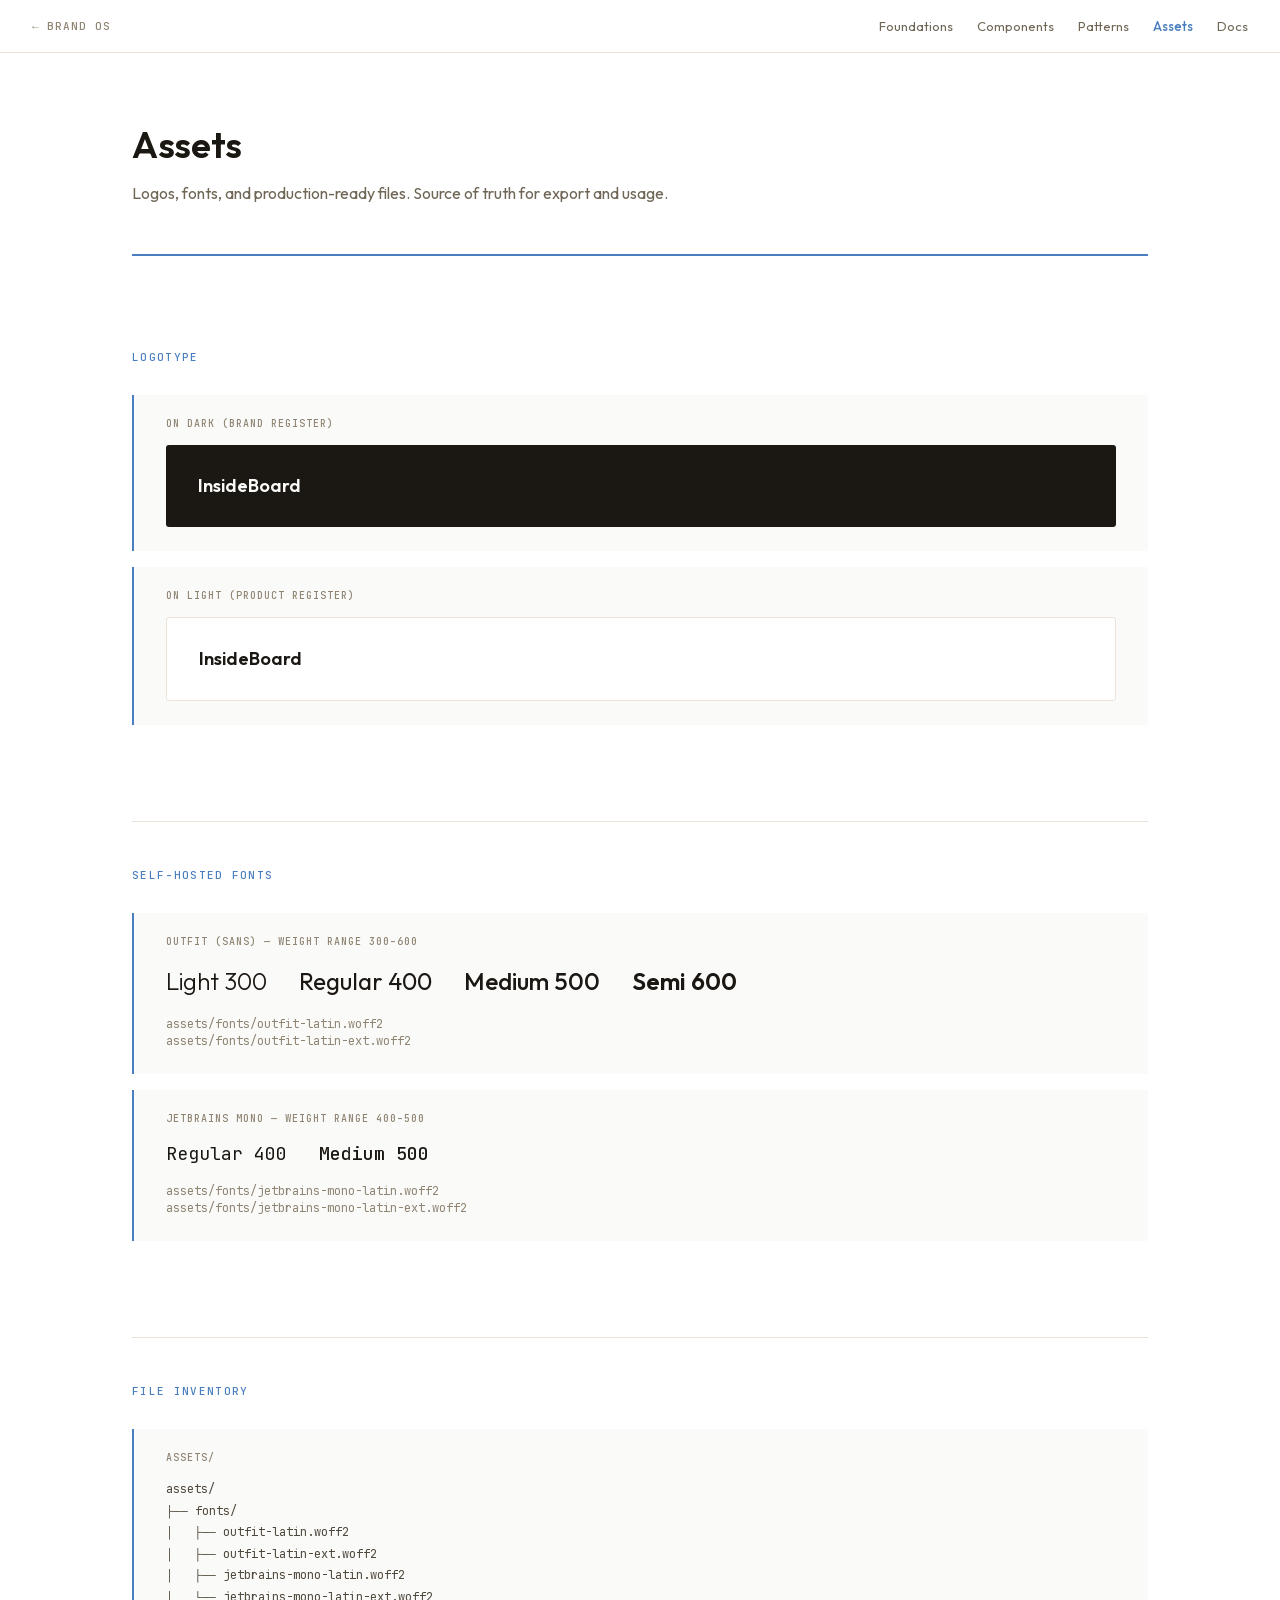
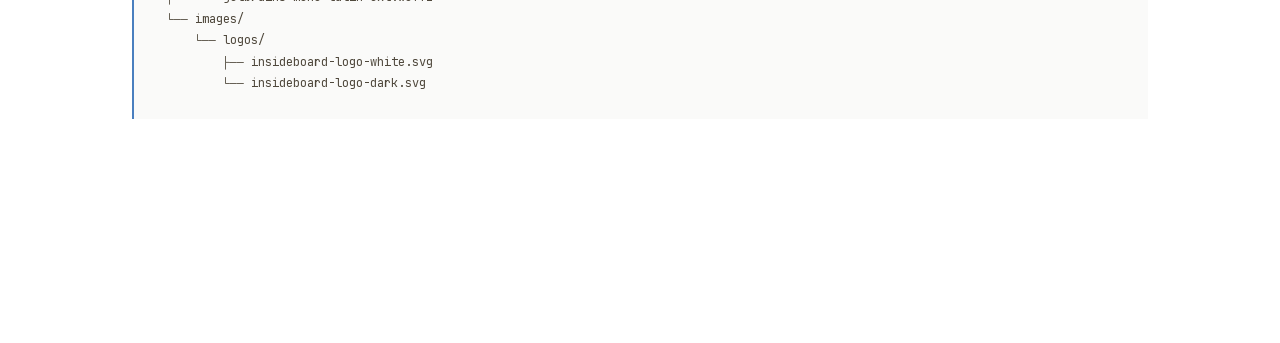
==== commit 52ab72a2: "chore: sync display files to main — Brand OS and IRON naming rules enforced across index.html and sy" ====
--- a/system/assets.html
+++ b/system/assets.html
@@ -10,7 +10,7 @@
 <body class="sys">
 
   <nav class="sys-nav">
-    <a href="../index.html" class="sys-home">← BrandOS</a>
+    <a href="../index.html" class="sys-home">← Brand OS</a>
     <div class="sys-links">
       <a href="foundations.html">Foundations</a>
       <a href="components.html">Components</a>
